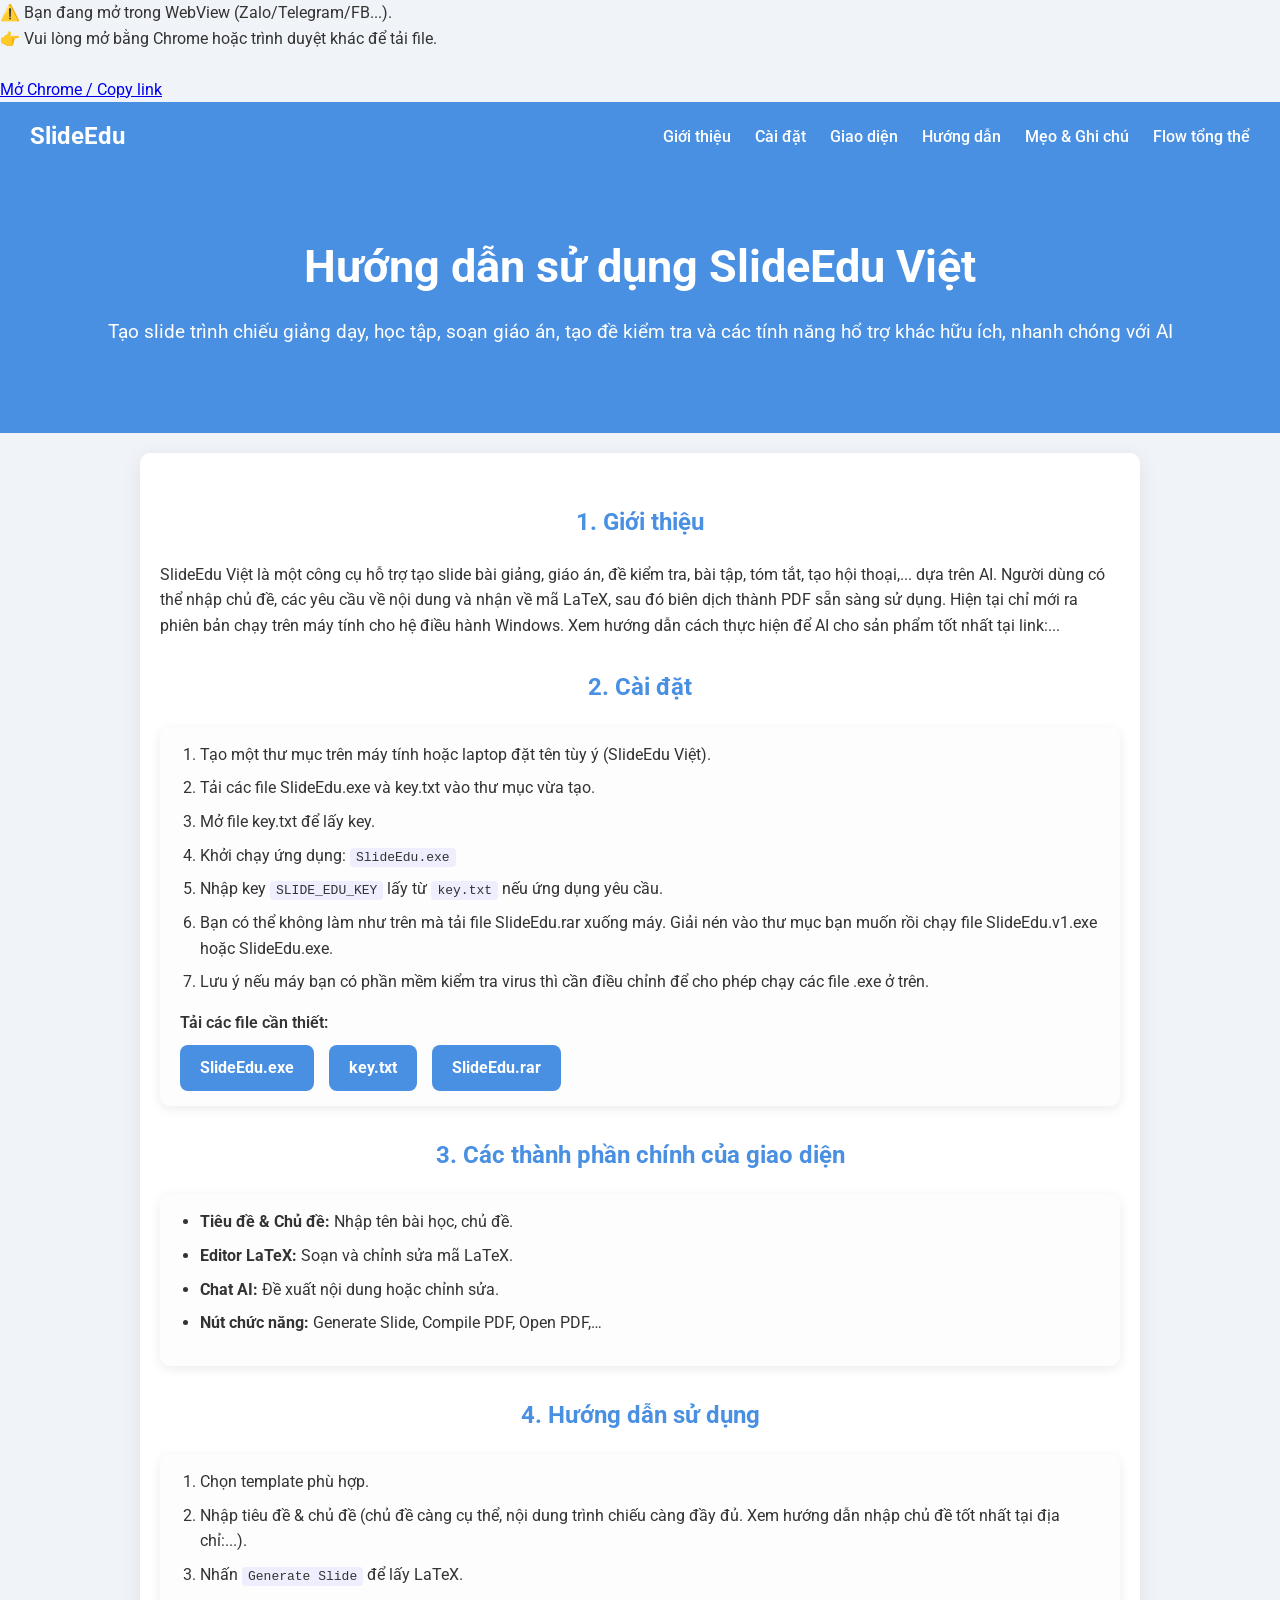
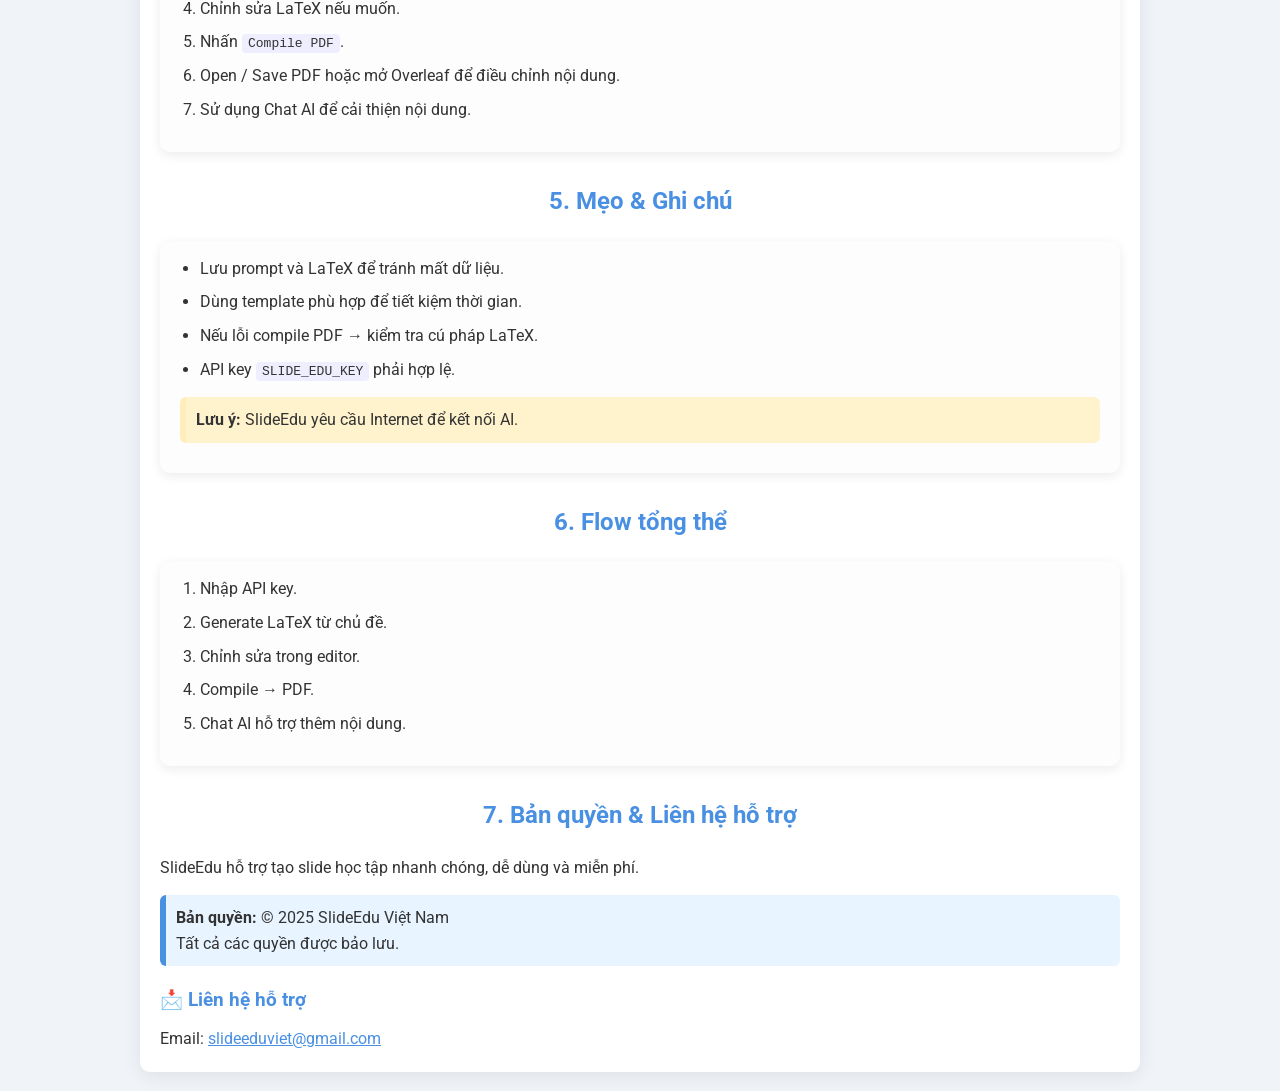
==== index.html @ 2c27afb3 "Fix download link for SlideEdu executable" ====
<!DOCTYPE html>
<html lang="vi">
<head>
  <meta charset="UTF-8">
  <meta name="viewport" content="width=device-width, initial-scale=1.0">
  <title>Hướng dẫn sử dụng SlideEdu</title>
  <link href="https://fonts.googleapis.com/css2?family=Roboto:wght@400;700&display=swap" rel="stylesheet">
  <style>
    * { box-sizing: border-box; margin:0; padding:0; }
    body { font-family: 'Roboto', sans-serif; line-height:1.6; background:#f0f4f8; color:#333; }

    nav { display:flex; justify-content:space-between; align-items:center; padding:15px 30px; background:#4a90e2; color:white; }
    nav .logo { font-size:1.5em; font-weight:700; }
    nav a { color:white; text-decoration:none; margin-left:20px; font-weight:500; }
    nav a:hover { text-decoration:underline; }

    .hero { text-align:center; padding:60px 20px; background:#4a90e2; color:white; }
    .hero h1 { font-size:2.8em; margin-bottom:15px; }
    .hero p { font-size:1.2em; margin-bottom:25px; }
    
    main { max-width:1000px; margin:20px auto; padding:20px; background:white; border-radius:10px; box-shadow:0 4px 20px rgba(0,0,0,0.08); }

    h2 { color:#4a90e2; margin-top:30px; margin-bottom:20px; text-align:center; }
    h3 { color:#4a90e2; margin-bottom:10px; }

    ul, ol { margin-left:20px; margin-bottom:15px; }
    li { margin-bottom:8px; }
    code { background-color:#eef; padding:2px 6px; border-radius:4px; font-family: monospace; }

    .note { background-color:#fff3cd; border-left:6px solid #ffeeba; padding:10px; margin:15px 0; border-radius:6px; }

    .card { background:#fdfdfd; padding:15px 20px; border-radius:10px; box-shadow:0 3px 12px rgba(0,0,0,0.08); margin-bottom:15px; }

    @media (max-width:600px){
      nav { flex-direction:column; align-items:flex-start; }
      nav a { margin-left:0; margin-top:10px; }
      .hero h1 { font-size:2em; }
      .hero p { font-size:1em; }
    }
  </style>
</head>
<body>

<!-- WebView Warning (ẩn bằng JS nếu không phải Zalo/Telegram) -->
<div id="webview-warning" class="warning">
  ⚠️ Bạn đang mở trong WebView (Zalo/Telegram/FB...).<br>
  👉 Vui lòng mở bằng Chrome hoặc trình duyệt khác để tải file.<br><br>
  <a href="#" id="open-chrome" class="btn-download">Mở Chrome / Copy link</a>
</div>


<!-- Nội dung chính -->
<nav>
  <div class="logo">SlideEdu</div>
  <div class="menu">
    <a href="#intro">Giới thiệu</a>
    <a href="#install">Cài đặt</a>
    <a href="#ui">Giao diện</a>
    <a href="#usage">Hướng dẫn</a>
    <a href="#tips">Mẹo & Ghi chú</a>
    <a href="#flow">Flow tổng thể</a>
  </div>
</nav>

<section class="hero">
  <h1>Hướng dẫn sử dụng SlideEdu Việt</h1>
  <p>Tạo slide trình chiếu giảng dạy, học tập, soạn giáo án, tạo đề kiểm tra và các tính năng hổ trợ khác hữu ích, nhanh chóng với AI</p>
</section>

<main>

  <section id="intro">
    <h2>1. Giới thiệu</h2>
    <p>SlideEdu Việt là một công cụ hỗ trợ tạo slide bài giảng, giáo án, đề kiểm tra, bài tập, tóm tắt, tạo hội thoại,... dựa trên AI. 
       Người dùng có thể nhập chủ đề, các yêu cầu về nội dung và nhận về mã LaTeX, sau đó biên dịch thành PDF sẵn sàng sử dụng. Hiện tại chỉ mới ra phiên bản chạy trên máy tính cho hệ điều hành Windows. Xem hướng dẫn cách thực hiện để AI cho sản phẩm tốt nhất tại link:...</p>
  </section>

  <section id="install">
    <h2>2. Cài đặt</h2>
    <div class="card">
      <ol>
        <li>Tạo một thư mục trên máy tính hoặc laptop đặt tên tùy ý (SlideEdu Việt).</li>
        <li>Tải các file SlideEdu.exe và key.txt vào thư mục vừa tạo.</li>
        <li>Mở file key.txt để lấy key.</li>
        <li>Khởi chạy ứng dụng: <code>SlideEdu.exe</code></li>
        <li>Nhập key <code>SLIDE_EDU_KEY</code> lấy từ <code>key.txt</code> nếu ứng dụng yêu cầu.</li>
        <li>Bạn có thể không làm như trên mà tải file SlideEdu.rar xuống máy. Giải nén vào thư mục bạn muốn rồi chạy file SlideEdu.v1.exe hoặc SlideEdu.exe.</li>
        <li>Lưu ý nếu máy bạn có phần mềm kiểm tra virus thì cần điều chỉnh để cho phép chạy các file .exe ở trên.</li>
      </ol>

      <p style="margin-top:15px; font-weight:600;">Tải các file cần thiết:</p>

      <div style="display:flex; flex-wrap:wrap; gap:15px; margin-top:10px;">
        <a href="https://github.com/qkphan/SlideEdu/releases/download/v1.0.0/SlideEdu.v1.0.0.exe" target="_blank"
          style="display:inline-block; background:#4a90e2; color:white; padding:10px 20px; border-radius:8px; text-decoration:none; font-weight:700;">SlideEdu.exe</a>

        <a href="https://github.com/qkphan/SlideEdu/releases/download/v1.0.0/key.txt" target="_blank"
          style="display:inline-block; background:#4a90e2; color:white; padding:10px 20px; border-radius:8px; text-decoration:none; font-weight:700;">key.txt</a>

        <a href="https://github.com/qkphan/SlideEdu/releases/download/v1.0.0/SlideEdu.rar" target="_blank"
          style="display:inline-block; background:#4a90e2; color:white; padding:10px 20px; border-radius:8px; text-decoration:none; font-weight:700;">SlideEdu.rar</a>
      </div>
    </div>
  </section>

  <section id="ui">
    <h2>3. Các thành phần chính của giao diện</h2>
    <div class="card">
      <ul>
        <li><strong>Tiêu đề & Chủ đề:</strong> Nhập tên bài học, chủ đề.</li>
        <li><strong>Editor LaTeX:</strong> Soạn và chỉnh sửa mã LaTeX.</li>
        <li><strong>Chat AI:</strong> Đề xuất nội dung hoặc chỉnh sửa.</li>
        <li><strong>Nút chức năng:</strong> Generate Slide, Compile PDF, Open PDF,…</li>
      </ul>
    </div>
  </section>

  <section id="usage">
    <h2>4. Hướng dẫn sử dụng</h2>
    <div class="card">
      <ol>
        <li>Chọn template phù hợp.</li>
        <li>Nhập tiêu đề & chủ đề (chủ đề càng cụ thể, nội dung trình chiếu càng đầy đủ. Xem hướng dẫn nhập chủ đề tốt nhất tại địa chỉ:...).</li>
        <li>Nhấn <code>Generate Slide</code> để lấy LaTeX.</li>
        <li>Chỉnh sửa LaTeX nếu muốn.</li>
        <li>Nhấn <code>Compile PDF</code>.</li>
        <li>Open / Save PDF hoặc mở Overleaf để điều chỉnh nội dung.</li>
        <li>Sử dụng Chat AI để cải thiện nội dung.</li>
      </ol>
    </div>
  </section>

  <section id="tips">
    <h2>5. Mẹo & Ghi chú</h2>
    <div class="card">
      <ul>
        <li>Lưu prompt và LaTeX để tránh mất dữ liệu.</li>
        <li>Dùng template phù hợp để tiết kiệm thời gian.</li>
        <li>Nếu lỗi compile PDF → kiểm tra cú pháp LaTeX.</li>
        <li>API key <code>SLIDE_EDU_KEY</code> phải hợp lệ.</li>
      </ul>
      <div class="note">
        <strong>Lưu ý:</strong> SlideEdu yêu cầu Internet để kết nối AI.
      </div>
    </div>
  </section>

  <section id="flow">
    <h2>6. Flow tổng thể</h2>
    <div class="card">
      <ol>
        <li>Nhập API key.</li>
        <li>Generate LaTeX từ chủ đề.</li>
        <li>Chỉnh sửa trong editor.</li>
        <li>Compile → PDF.</li>
        <li>Chat AI hỗ trợ thêm nội dung.</li>
      </ol>
    </div>
  </section>

  <section id="license-contact" style="margin-top:30px;">
    <h2>7. Bản quyền & Liên hệ hỗ trợ</h2>

    <p>SlideEdu hỗ trợ tạo slide học tập nhanh chóng, dễ dùng và miễn phí.</p>

    <div class="note" style="background-color:#e8f4ff; border-left:6px solid #4a90e2;">
      <strong>Bản quyền:</strong> © 2025 SlideEdu Việt Nam  
      <br>Tất cả các quyền được bảo lưu.
    </div>

    <h3 style="margin-top:20px;">📩 Liên hệ hỗ trợ</h3>
    <p>Email: <a href="mailto:slideeduviet@gmail.com" style="color:#4a90e2;">slideeduviet@gmail.com</a></p>
  </section>

</main>
<script>
(function() {
  const ua = navigator.userAgent.toLowerCase();
  const isWebView = ua.includes("zalo") || ua.includes("line") || ua.includes("fbav") || ua.includes("fban") || ua.includes("instagram") || ua.includes("webview") || ua.includes("telegram");

  const warningDiv = document.getElementById("webview-warning");
  const openChromeBtn = document.getElementById("open-chrome");

  if (isWebView) {
    // Hiện cảnh báo WebView
    warningDiv.style.display = "block";

    // Nút mở Chrome hoặc alert copy link
    openChromeBtn.addEventListener("click", function(e){
      e.preventDefault();
      alert("Hãy mở trang này bằng Chrome/Edge/Firefox để tải file:\n\nhttps://slideedu-viet.onrender.com/");
    });

    // Ngăn download trực tiếp trong WebView
    const downloadLinks = document.querySelectorAll(".btn-download");
    downloadLinks.forEach(a => {
      a.addEventListener("click", function(e){ e.preventDefault(); alert("WebView chặn download, vui lòng mở Chrome/Edge để tải file."); });
    });
  } else {
    // Trình duyệt bình thường: mở link mới tab
    const downloadLinks = document.querySelectorAll(".btn-download");
    downloadLinks.forEach(a => {
      a.setAttribute("target", "_blank"); // mở tab mới
    });
  }
})();
</script>
</body>
</html>
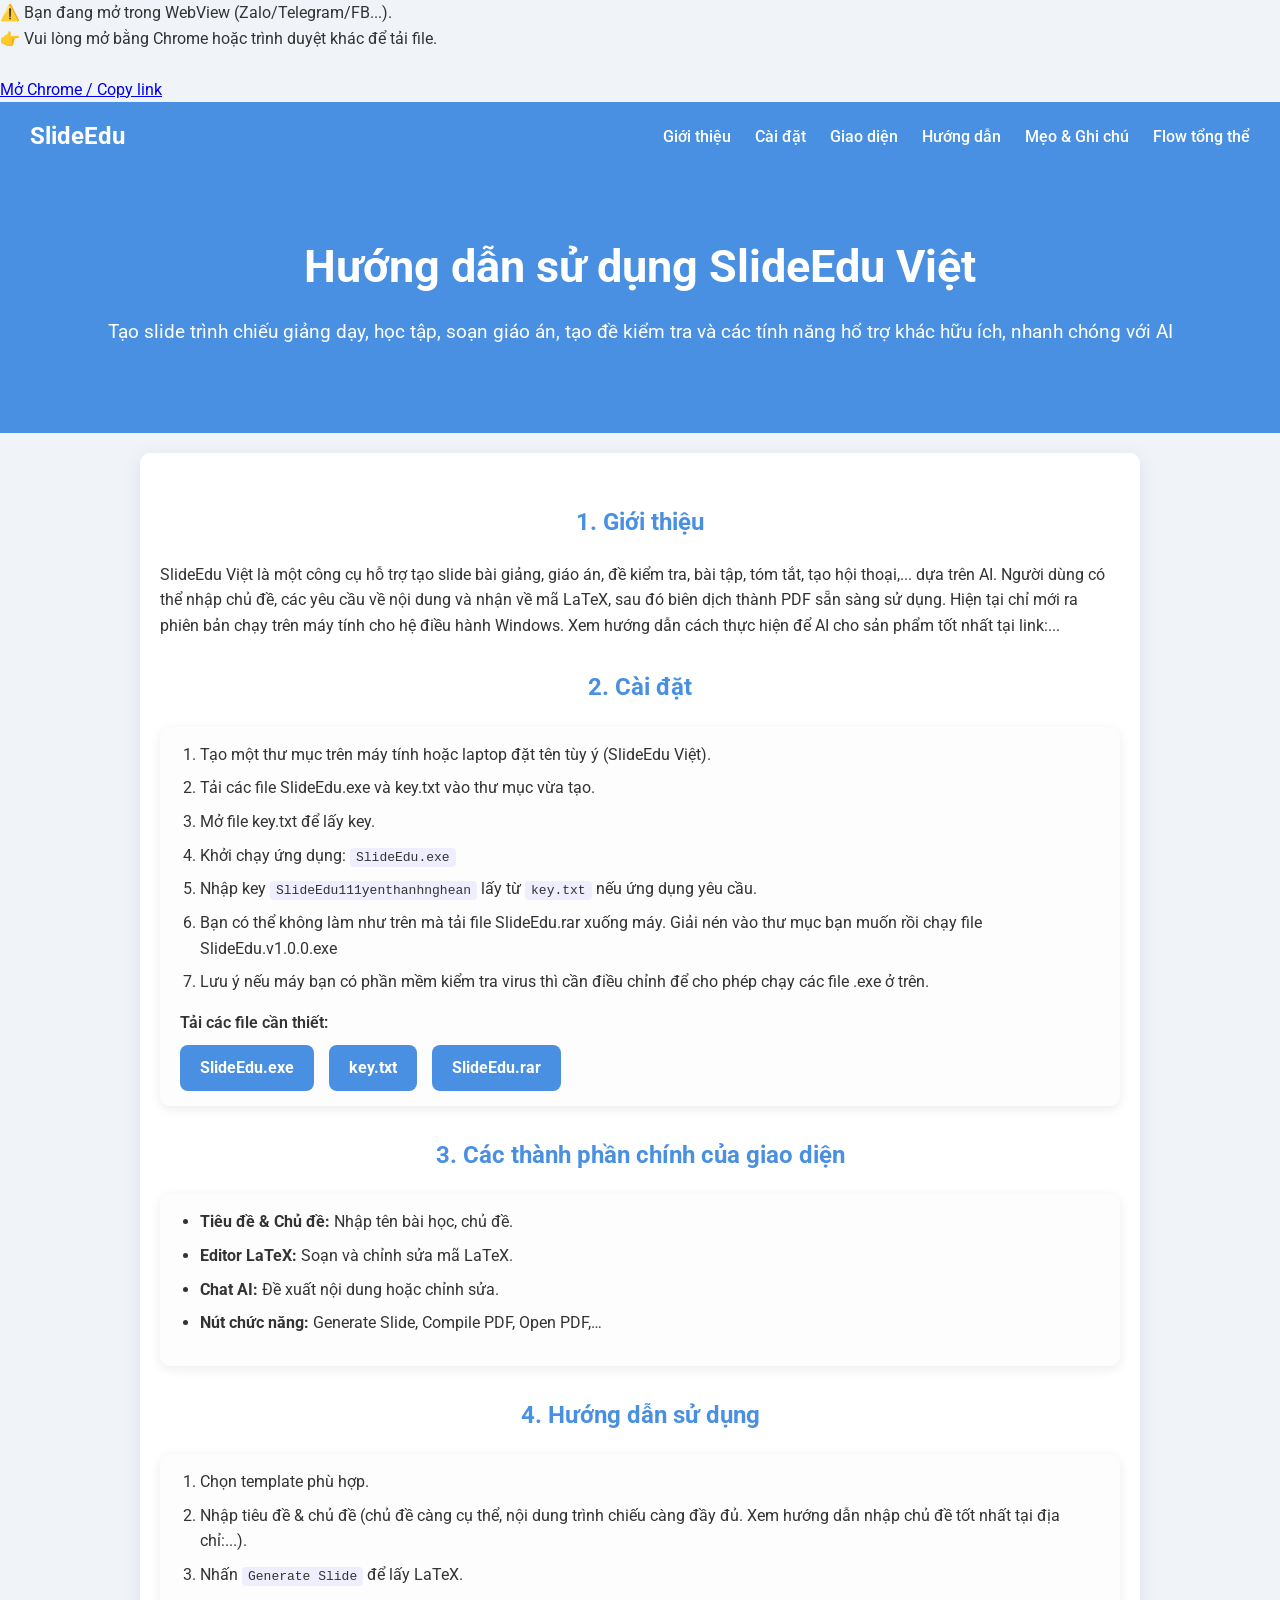
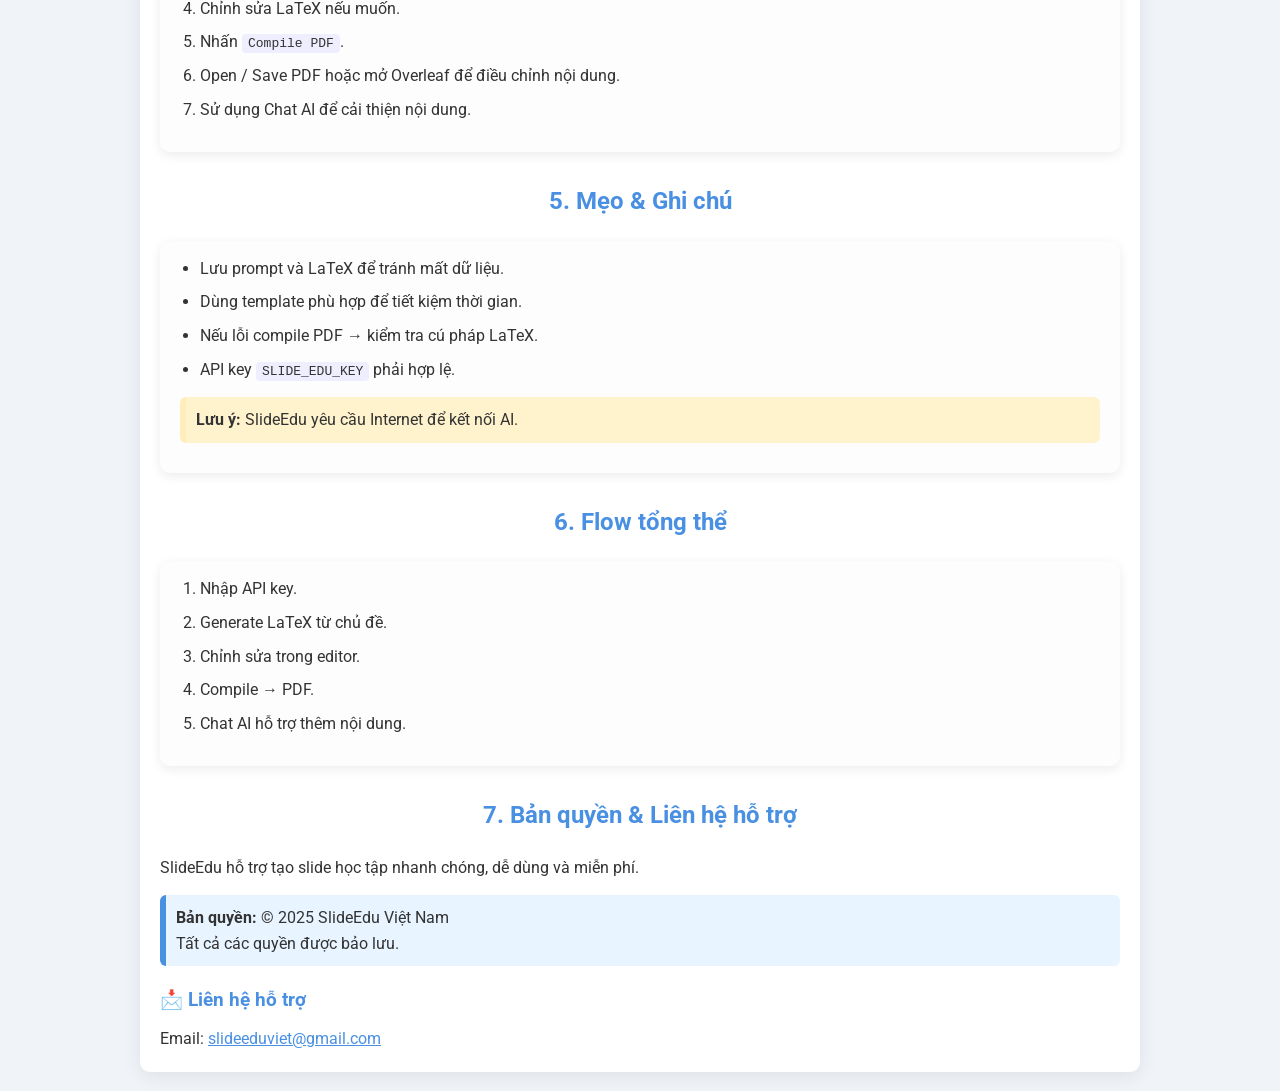
==== commit cbfdc9a1: "Update key instructions in index.html" ====
--- a/index.html
+++ b/index.html
@@ -83,8 +83,8 @@
         <li>Tải các file SlideEdu.exe và key.txt vào thư mục vừa tạo.</li>
         <li>Mở file key.txt để lấy key.</li>
         <li>Khởi chạy ứng dụng: <code>SlideEdu.exe</code></li>
-        <li>Nhập key <code>SLIDE_EDU_KEY</code> lấy từ <code>key.txt</code> nếu ứng dụng yêu cầu.</li>
-        <li>Bạn có thể không làm như trên mà tải file SlideEdu.rar xuống máy. Giải nén vào thư mục bạn muốn rồi chạy file SlideEdu.v1.exe hoặc SlideEdu.exe.</li>
+        <li>Nhập key <code>SlideEdu111yenthanhnghean</code> lấy từ <code>key.txt</code> nếu ứng dụng yêu cầu.</li>
+        <li>Bạn có thể không làm như trên mà tải file SlideEdu.rar xuống máy. Giải nén vào thư mục bạn muốn rồi chạy file SlideEdu.v1.0.0.exe</li>
         <li>Lưu ý nếu máy bạn có phần mềm kiểm tra virus thì cần điều chỉnh để cho phép chạy các file .exe ở trên.</li>
       </ol>
 
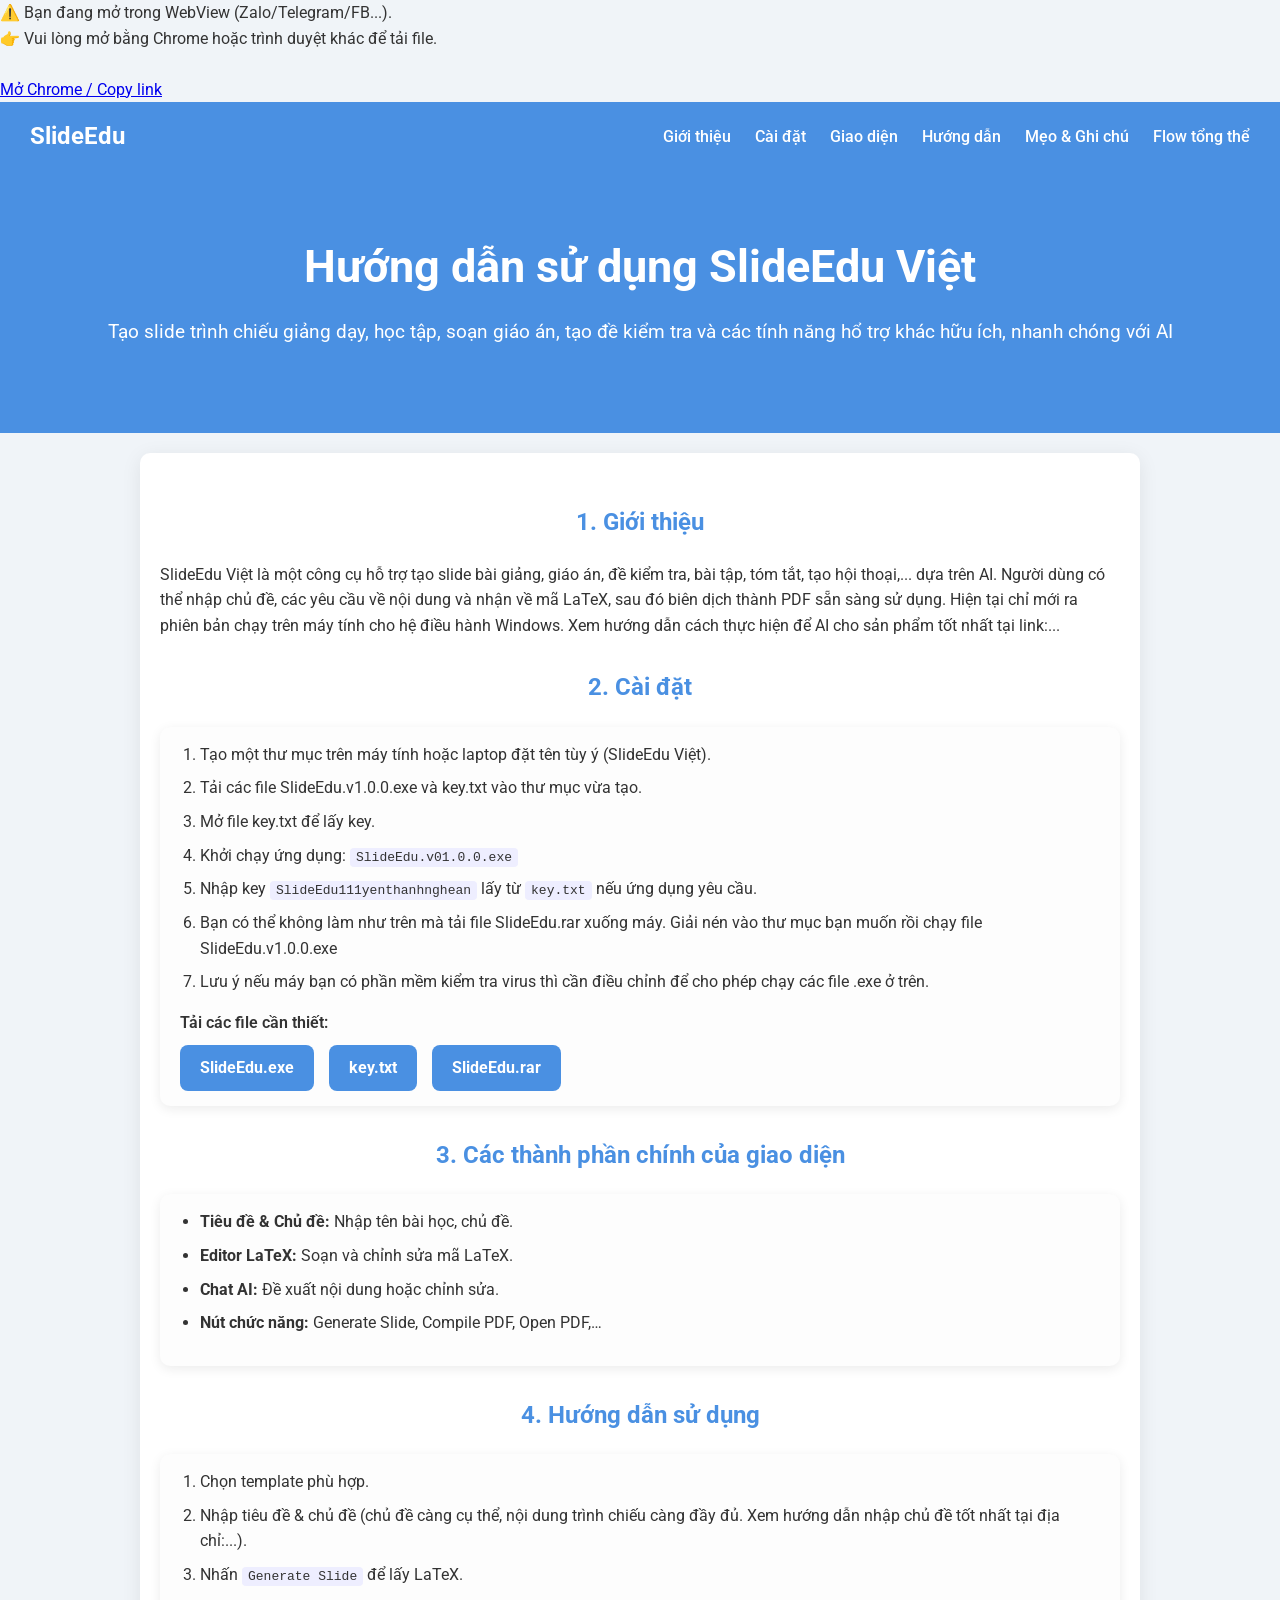
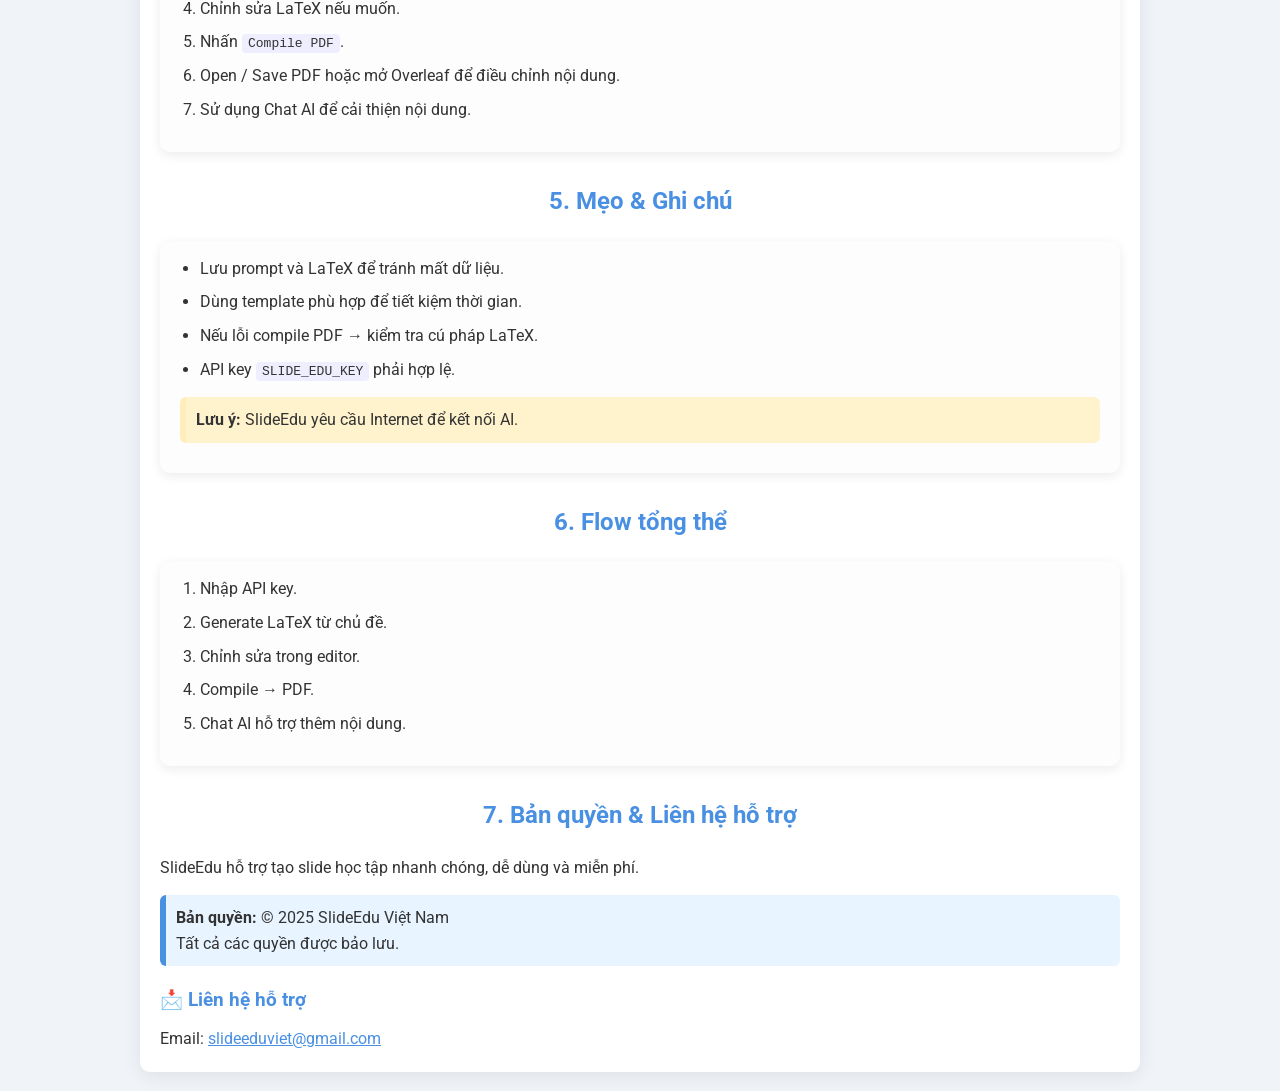
==== commit 1206bdfb: "Update file names in installation instructions" ====
--- a/index.html
+++ b/index.html
@@ -80,9 +80,9 @@
     <div class="card">
       <ol>
         <li>Tạo một thư mục trên máy tính hoặc laptop đặt tên tùy ý (SlideEdu Việt).</li>
-        <li>Tải các file SlideEdu.exe và key.txt vào thư mục vừa tạo.</li>
+        <li>Tải các file SlideEdu.v1.0.0.exe và key.txt vào thư mục vừa tạo.</li>
         <li>Mở file key.txt để lấy key.</li>
-        <li>Khởi chạy ứng dụng: <code>SlideEdu.exe</code></li>
+        <li>Khởi chạy ứng dụng: <code>SlideEdu.v01.0.0.exe</code></li>
         <li>Nhập key <code>SlideEdu111yenthanhnghean</code> lấy từ <code>key.txt</code> nếu ứng dụng yêu cầu.</li>
         <li>Bạn có thể không làm như trên mà tải file SlideEdu.rar xuống máy. Giải nén vào thư mục bạn muốn rồi chạy file SlideEdu.v1.0.0.exe</li>
         <li>Lưu ý nếu máy bạn có phần mềm kiểm tra virus thì cần điều chỉnh để cho phép chạy các file .exe ở trên.</li>
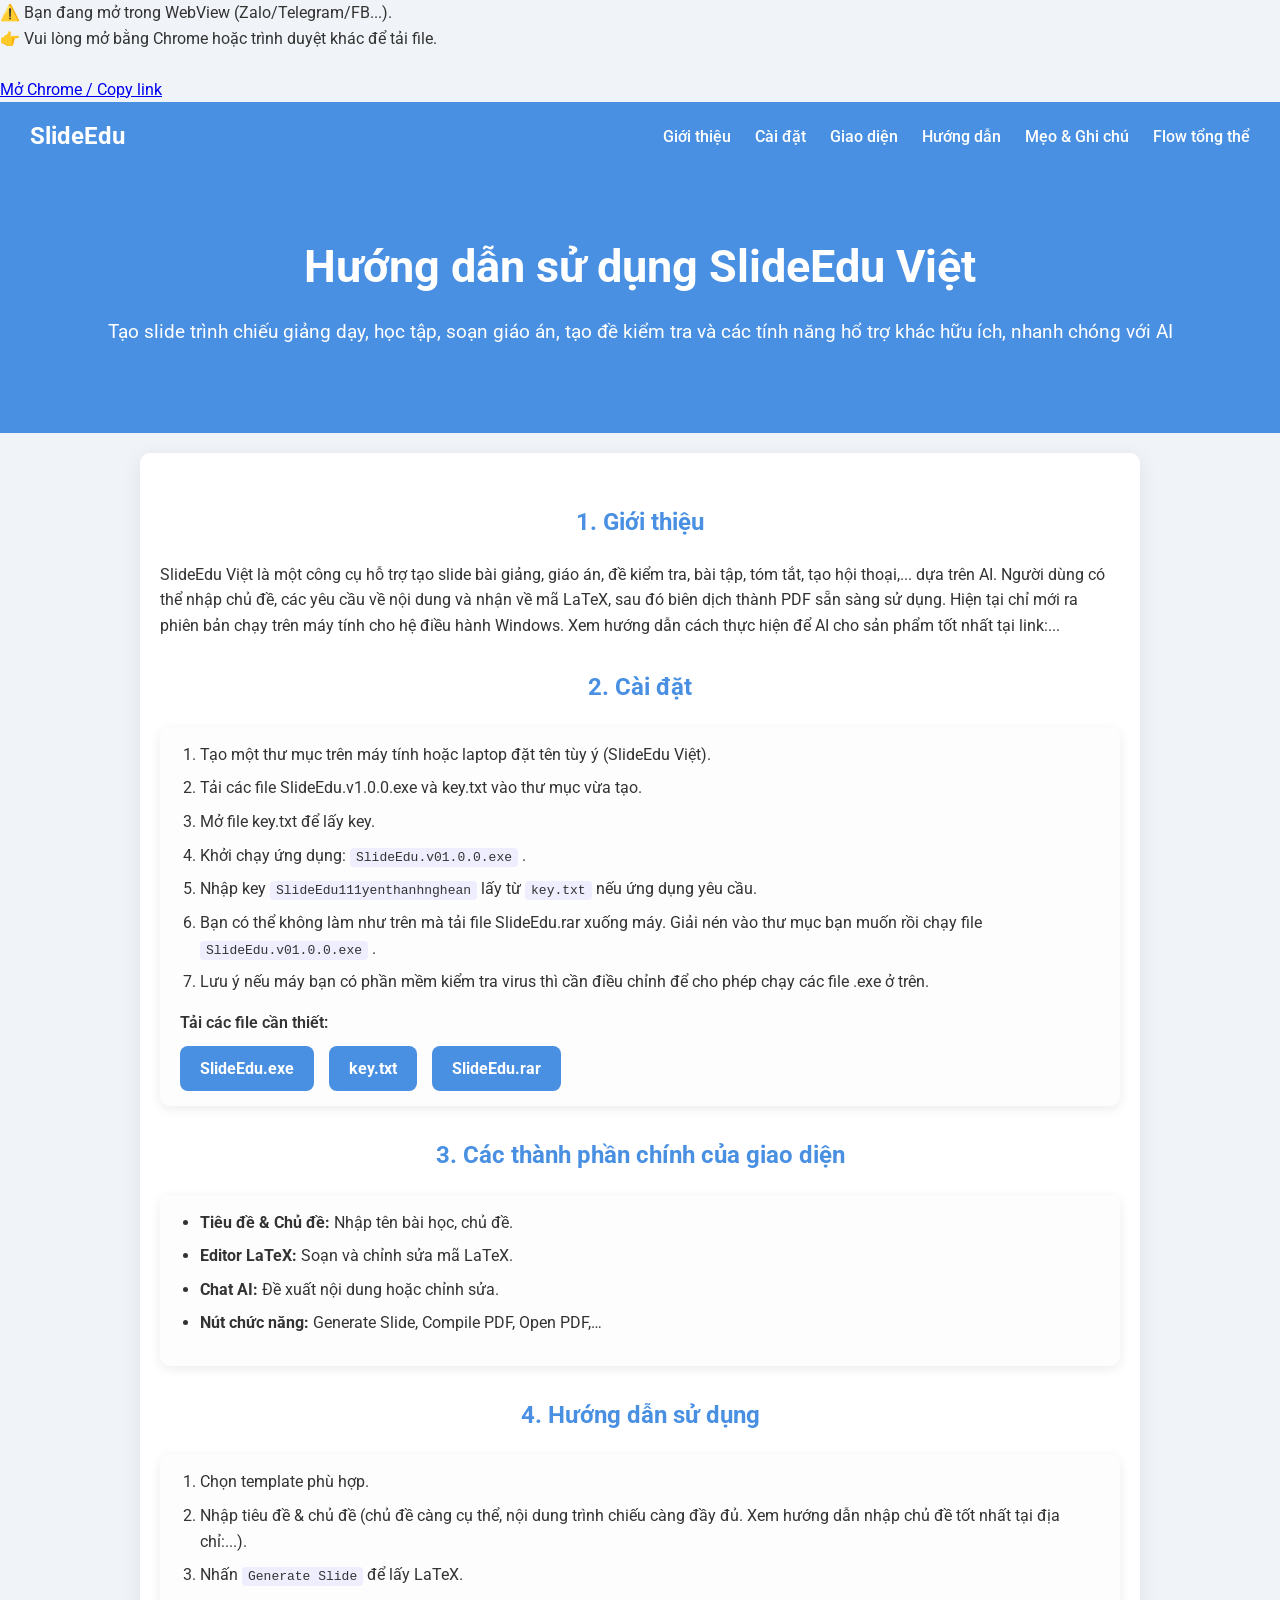
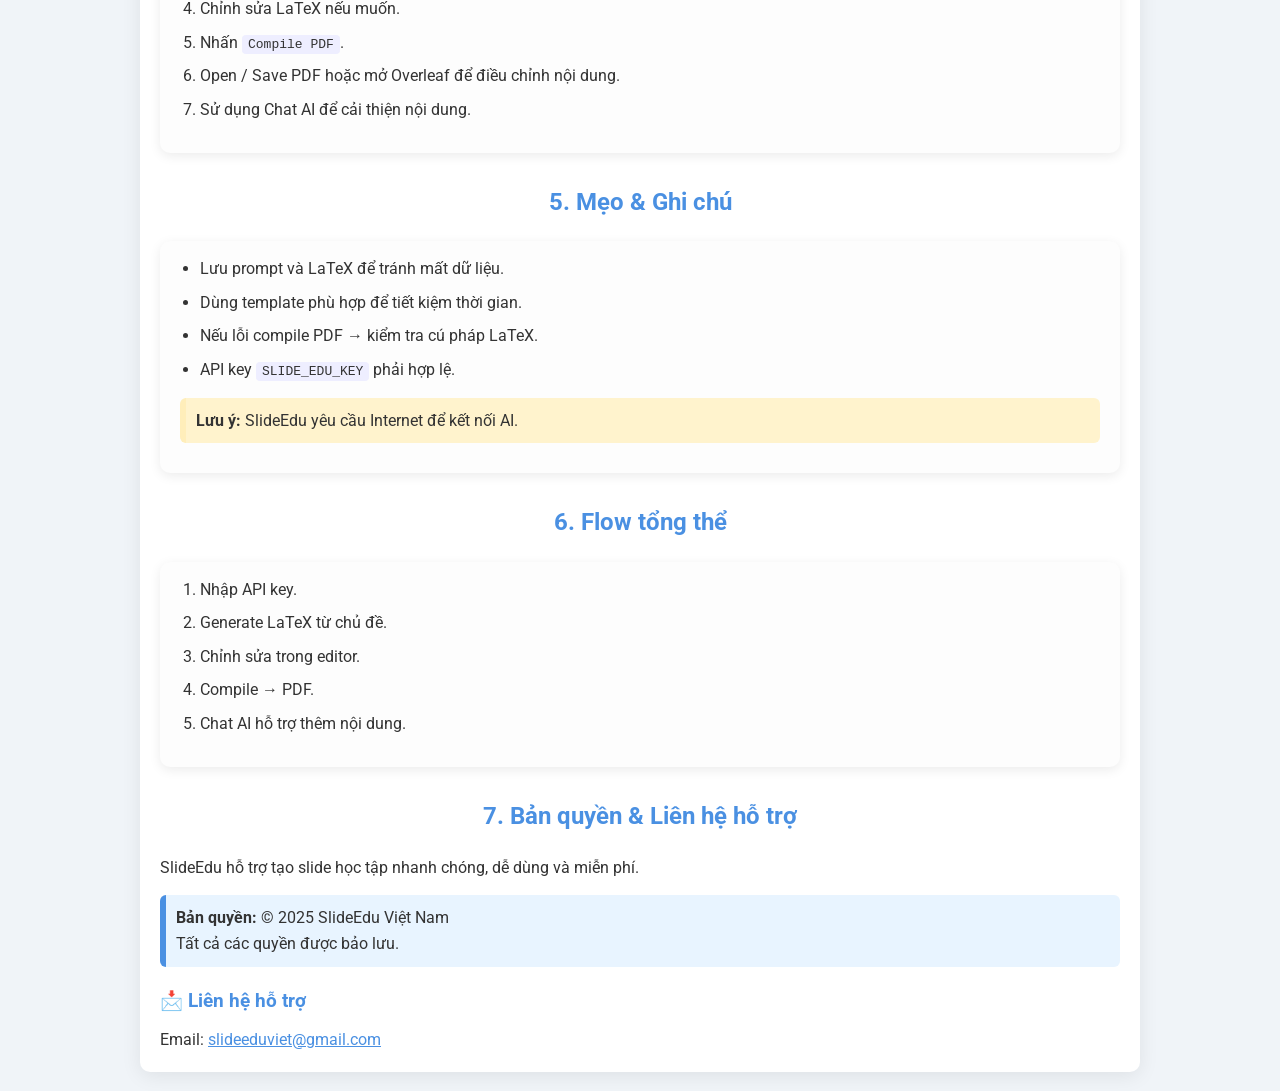
==== commit 96fc925a: "Fix formatting of application launch instructions" ====
--- a/index.html
+++ b/index.html
@@ -82,9 +82,9 @@
         <li>Tạo một thư mục trên máy tính hoặc laptop đặt tên tùy ý (SlideEdu Việt).</li>
         <li>Tải các file SlideEdu.v1.0.0.exe và key.txt vào thư mục vừa tạo.</li>
         <li>Mở file key.txt để lấy key.</li>
-        <li>Khởi chạy ứng dụng: <code>SlideEdu.v01.0.0.exe</code></li>
+        <li>Khởi chạy ứng dụng: <code>SlideEdu.v01.0.0.exe</code> .</li>
         <li>Nhập key <code>SlideEdu111yenthanhnghean</code> lấy từ <code>key.txt</code> nếu ứng dụng yêu cầu.</li>
-        <li>Bạn có thể không làm như trên mà tải file SlideEdu.rar xuống máy. Giải nén vào thư mục bạn muốn rồi chạy file SlideEdu.v1.0.0.exe</li>
+        <li>Bạn có thể không làm như trên mà tải file SlideEdu.rar xuống máy. Giải nén vào thư mục bạn muốn rồi chạy file <code>SlideEdu.v01.0.0.exe</code> .</li>
         <li>Lưu ý nếu máy bạn có phần mềm kiểm tra virus thì cần điều chỉnh để cho phép chạy các file .exe ở trên.</li>
       </ol>
 
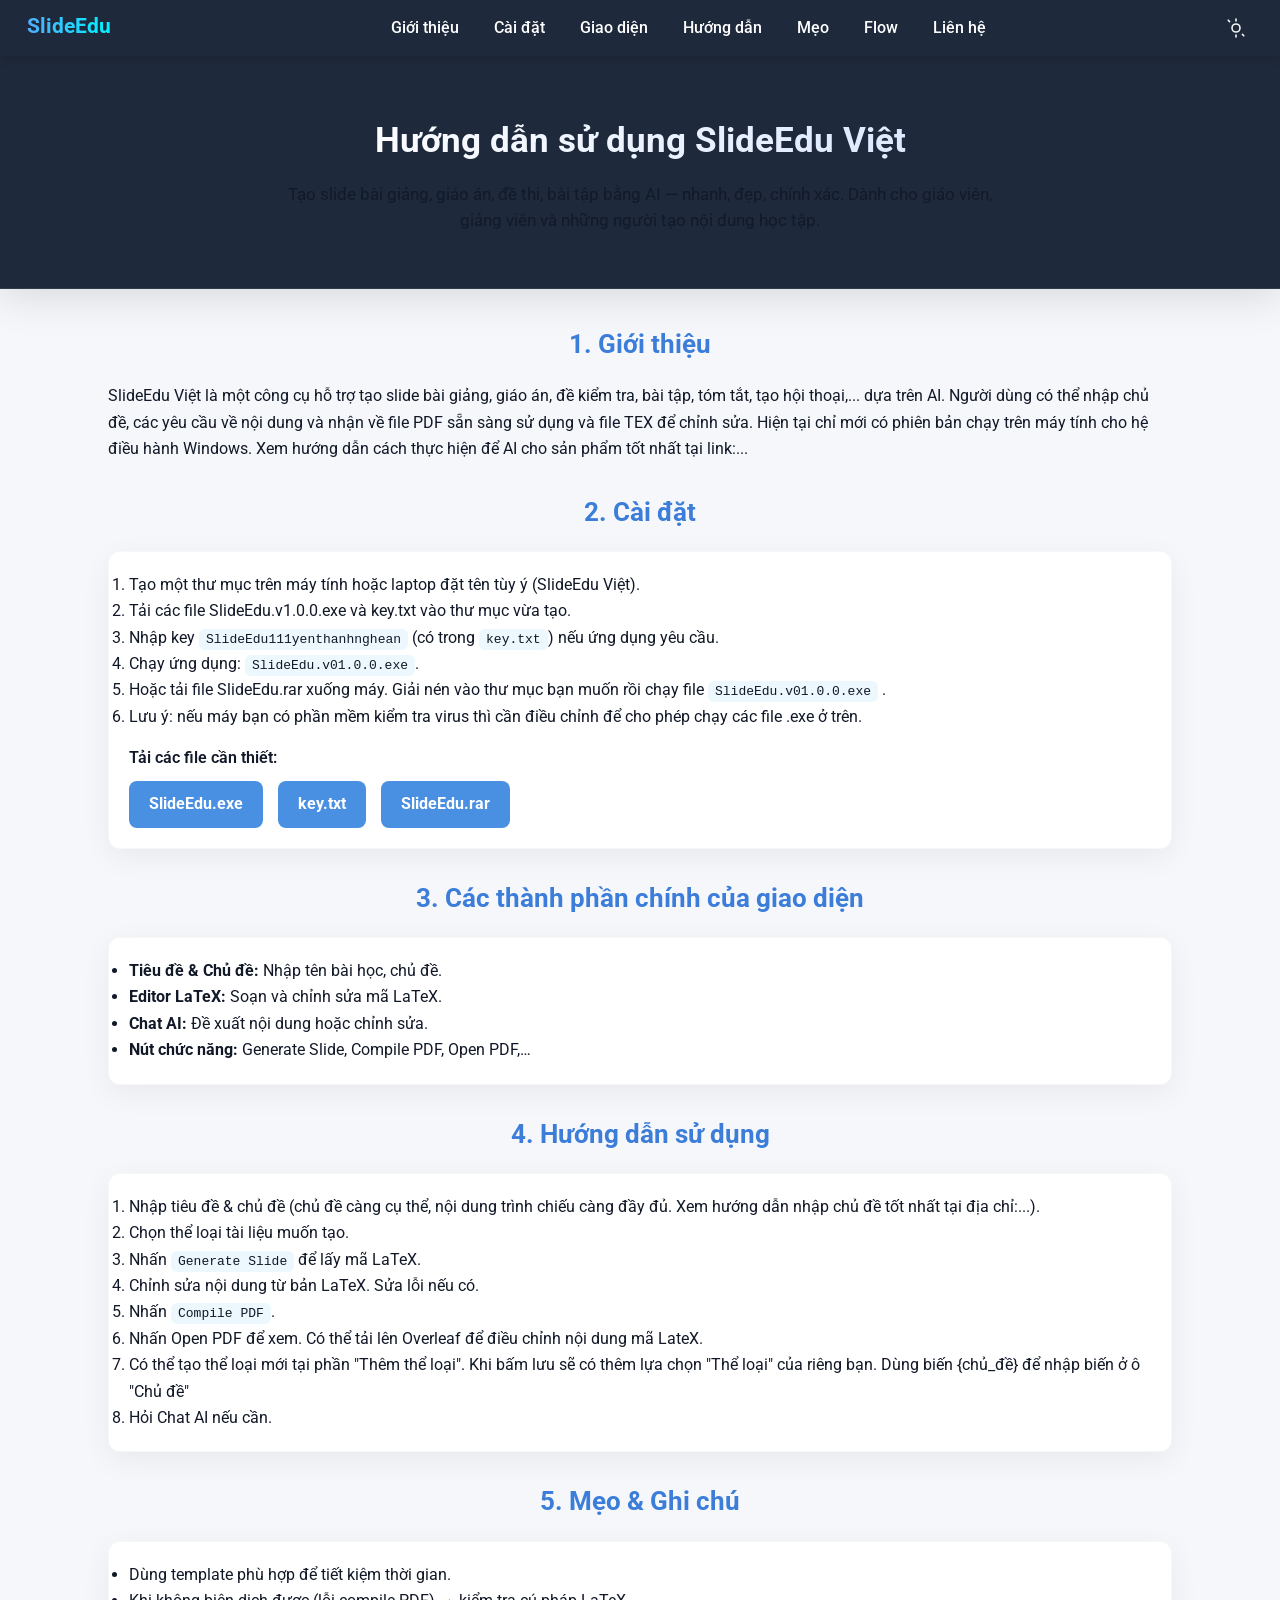
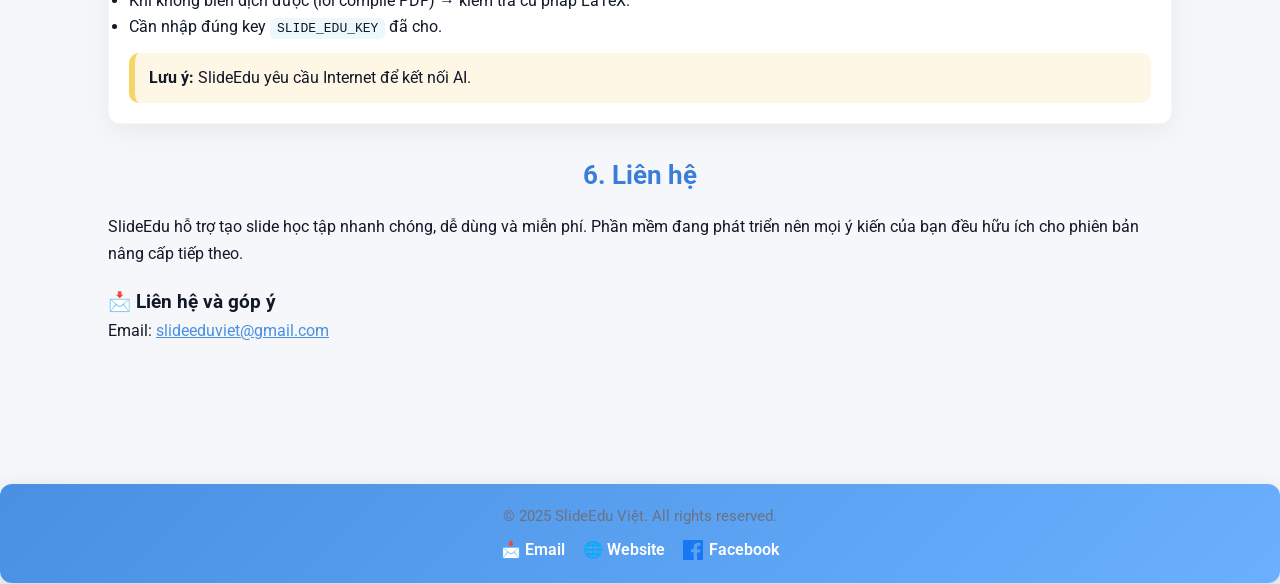
==== commit 14ca736a: "Initial commit" ====
--- a/index.html
+++ b/index.html
@@ -1,209 +1,33 @@
 <!DOCTYPE html>
 <html lang="vi">
 <head>
-  <meta charset="UTF-8">
-  <meta name="viewport" content="width=device-width, initial-scale=1.0">
+  <meta charset="utf-8" />
+  <meta name="viewport" content="width=device-width,initial-scale=1" />
   <title>Hướng dẫn sử dụng SlideEdu</title>
-  <link href="https://fonts.googleapis.com/css2?family=Roboto:wght@400;700&display=swap" rel="stylesheet">
-  <style>
-    * { box-sizing: border-box; margin:0; padding:0; }
-    body { font-family: 'Roboto', sans-serif; line-height:1.6; background:#f0f4f8; color:#333; }
+  <link href="https://fonts.googleapis.com/css2?family=Roboto:wght@300;400;500;700&display=swap" rel="stylesheet">
+  <link rel="stylesheet" href="css/styles.css">
+    <!-- Google tag (gtag.js) -->
+  <script async src="https://www.googletagmanager.com/gtag/js?id=G-E2X3E15BBX"></script>
+  <script>
+    window.dataLayer = window.dataLayer || [];
+    function gtag(){dataLayer.push(arguments);}
+    gtag('js', new Date());
 
-    nav { display:flex; justify-content:space-between; align-items:center; padding:15px 30px; background:#4a90e2; color:white; }
-    nav .logo { font-size:1.5em; font-weight:700; }
-    nav a { color:white; text-decoration:none; margin-left:20px; font-weight:500; }
-    nav a:hover { text-decoration:underline; }
-
-    .hero { text-align:center; padding:60px 20px; background:#4a90e2; color:white; }
-    .hero h1 { font-size:2.8em; margin-bottom:15px; }
-    .hero p { font-size:1.2em; margin-bottom:25px; }
-    
-    main { max-width:1000px; margin:20px auto; padding:20px; background:white; border-radius:10px; box-shadow:0 4px 20px rgba(0,0,0,0.08); }
-
-    h2 { color:#4a90e2; margin-top:30px; margin-bottom:20px; text-align:center; }
-    h3 { color:#4a90e2; margin-bottom:10px; }
-
-    ul, ol { margin-left:20px; margin-bottom:15px; }
-    li { margin-bottom:8px; }
-    code { background-color:#eef; padding:2px 6px; border-radius:4px; font-family: monospace; }
-
-    .note { background-color:#fff3cd; border-left:6px solid #ffeeba; padding:10px; margin:15px 0; border-radius:6px; }
-
-    .card { background:#fdfdfd; padding:15px 20px; border-radius:10px; box-shadow:0 3px 12px rgba(0,0,0,0.08); margin-bottom:15px; }
-
-    @media (max-width:600px){
-      nav { flex-direction:column; align-items:flex-start; }
-      nav a { margin-left:0; margin-top:10px; }
-      .hero h1 { font-size:2em; }
-      .hero p { font-size:1em; }
-    }
-  </style>
+    gtag('config', 'G-E2X3E15BBX');
+  </script>
 </head>
 <body>
+  <!-- WebView Warning (ẩn bằng JS nếu không phải Zalo/Telegram) -->
+     
+  <!-- <div id="webview-warning"></div> -->
+  <body>
+  <div id="webview-warning"></div>
+  <div id="header"></div>
+  <div id="hero"></div>
+  <main id="main-content"></main>
+  <div id="footer"></div>
 
-<!-- WebView Warning (ẩn bằng JS nếu không phải Zalo/Telegram) -->
-<div id="webview-warning" class="warning">
-  ⚠️ Bạn đang mở trong WebView (Zalo/Telegram/FB...).<br>
-  👉 Vui lòng mở bằng Chrome hoặc trình duyệt khác để tải file.<br><br>
-  <a href="#" id="open-chrome" class="btn-download">Mở Chrome / Copy link</a>
-</div>
-
-
-<!-- Nội dung chính -->
-<nav>
-  <div class="logo">SlideEdu</div>
-  <div class="menu">
-    <a href="#intro">Giới thiệu</a>
-    <a href="#install">Cài đặt</a>
-    <a href="#ui">Giao diện</a>
-    <a href="#usage">Hướng dẫn</a>
-    <a href="#tips">Mẹo & Ghi chú</a>
-    <a href="#flow">Flow tổng thể</a>
-  </div>
-</nav>
-
-<section class="hero">
-  <h1>Hướng dẫn sử dụng SlideEdu Việt</h1>
-  <p>Tạo slide trình chiếu giảng dạy, học tập, soạn giáo án, tạo đề kiểm tra và các tính năng hổ trợ khác hữu ích, nhanh chóng với AI</p>
-</section>
-
-<main>
-
-  <section id="intro">
-    <h2>1. Giới thiệu</h2>
-    <p>SlideEdu Việt là một công cụ hỗ trợ tạo slide bài giảng, giáo án, đề kiểm tra, bài tập, tóm tắt, tạo hội thoại,... dựa trên AI. 
-       Người dùng có thể nhập chủ đề, các yêu cầu về nội dung và nhận về mã LaTeX, sau đó biên dịch thành PDF sẵn sàng sử dụng. Hiện tại chỉ mới ra phiên bản chạy trên máy tính cho hệ điều hành Windows. Xem hướng dẫn cách thực hiện để AI cho sản phẩm tốt nhất tại link:...</p>
-  </section>
-
-  <section id="install">
-    <h2>2. Cài đặt</h2>
-    <div class="card">
-      <ol>
-        <li>Tạo một thư mục trên máy tính hoặc laptop đặt tên tùy ý (SlideEdu Việt).</li>
-        <li>Tải các file SlideEdu.v1.0.0.exe và key.txt vào thư mục vừa tạo.</li>
-        <li>Mở file key.txt để lấy key.</li>
-        <li>Khởi chạy ứng dụng: <code>SlideEdu.v01.0.0.exe</code> .</li>
-        <li>Nhập key <code>SlideEdu111yenthanhnghean</code> lấy từ <code>key.txt</code> nếu ứng dụng yêu cầu.</li>
-        <li>Bạn có thể không làm như trên mà tải file SlideEdu.rar xuống máy. Giải nén vào thư mục bạn muốn rồi chạy file <code>SlideEdu.v01.0.0.exe</code> .</li>
-        <li>Lưu ý nếu máy bạn có phần mềm kiểm tra virus thì cần điều chỉnh để cho phép chạy các file .exe ở trên.</li>
-      </ol>
-
-      <p style="margin-top:15px; font-weight:600;">Tải các file cần thiết:</p>
-
-      <div style="display:flex; flex-wrap:wrap; gap:15px; margin-top:10px;">
-        <a href="https://github.com/qkphan/SlideEdu/releases/download/v1.0.0/SlideEdu.v1.0.0.exe" target="_blank"
-          style="display:inline-block; background:#4a90e2; color:white; padding:10px 20px; border-radius:8px; text-decoration:none; font-weight:700;">SlideEdu.exe</a>
-
-        <a href="https://github.com/qkphan/SlideEdu/releases/download/v1.0.0/key.txt" target="_blank"
-          style="display:inline-block; background:#4a90e2; color:white; padding:10px 20px; border-radius:8px; text-decoration:none; font-weight:700;">key.txt</a>
-
-        <a href="https://github.com/qkphan/SlideEdu/releases/download/v1.0.0/SlideEdu.rar" target="_blank"
-          style="display:inline-block; background:#4a90e2; color:white; padding:10px 20px; border-radius:8px; text-decoration:none; font-weight:700;">SlideEdu.rar</a>
-      </div>
-    </div>
-  </section>
-
-  <section id="ui">
-    <h2>3. Các thành phần chính của giao diện</h2>
-    <div class="card">
-      <ul>
-        <li><strong>Tiêu đề & Chủ đề:</strong> Nhập tên bài học, chủ đề.</li>
-        <li><strong>Editor LaTeX:</strong> Soạn và chỉnh sửa mã LaTeX.</li>
-        <li><strong>Chat AI:</strong> Đề xuất nội dung hoặc chỉnh sửa.</li>
-        <li><strong>Nút chức năng:</strong> Generate Slide, Compile PDF, Open PDF,…</li>
-      </ul>
-    </div>
-  </section>
-
-  <section id="usage">
-    <h2>4. Hướng dẫn sử dụng</h2>
-    <div class="card">
-      <ol>
-        <li>Chọn template phù hợp.</li>
-        <li>Nhập tiêu đề & chủ đề (chủ đề càng cụ thể, nội dung trình chiếu càng đầy đủ. Xem hướng dẫn nhập chủ đề tốt nhất tại địa chỉ:...).</li>
-        <li>Nhấn <code>Generate Slide</code> để lấy LaTeX.</li>
-        <li>Chỉnh sửa LaTeX nếu muốn.</li>
-        <li>Nhấn <code>Compile PDF</code>.</li>
-        <li>Open / Save PDF hoặc mở Overleaf để điều chỉnh nội dung.</li>
-        <li>Sử dụng Chat AI để cải thiện nội dung.</li>
-      </ol>
-    </div>
-  </section>
-
-  <section id="tips">
-    <h2>5. Mẹo & Ghi chú</h2>
-    <div class="card">
-      <ul>
-        <li>Lưu prompt và LaTeX để tránh mất dữ liệu.</li>
-        <li>Dùng template phù hợp để tiết kiệm thời gian.</li>
-        <li>Nếu lỗi compile PDF → kiểm tra cú pháp LaTeX.</li>
-        <li>API key <code>SLIDE_EDU_KEY</code> phải hợp lệ.</li>
-      </ul>
-      <div class="note">
-        <strong>Lưu ý:</strong> SlideEdu yêu cầu Internet để kết nối AI.
-      </div>
-    </div>
-  </section>
-
-  <section id="flow">
-    <h2>6. Flow tổng thể</h2>
-    <div class="card">
-      <ol>
-        <li>Nhập API key.</li>
-        <li>Generate LaTeX từ chủ đề.</li>
-        <li>Chỉnh sửa trong editor.</li>
-        <li>Compile → PDF.</li>
-        <li>Chat AI hỗ trợ thêm nội dung.</li>
-      </ol>
-    </div>
-  </section>
-
-  <section id="license-contact" style="margin-top:30px;">
-    <h2>7. Bản quyền & Liên hệ hỗ trợ</h2>
-
-    <p>SlideEdu hỗ trợ tạo slide học tập nhanh chóng, dễ dùng và miễn phí.</p>
-
-    <div class="note" style="background-color:#e8f4ff; border-left:6px solid #4a90e2;">
-      <strong>Bản quyền:</strong> © 2025 SlideEdu Việt Nam  
-      <br>Tất cả các quyền được bảo lưu.
-    </div>
-
-    <h3 style="margin-top:20px;">📩 Liên hệ hỗ trợ</h3>
-    <p>Email: <a href="mailto:slideeduviet@gmail.com" style="color:#4a90e2;">slideeduviet@gmail.com</a></p>
-  </section>
-
-</main>
-<script>
-(function() {
-  const ua = navigator.userAgent.toLowerCase();
-  const isWebView = ua.includes("zalo") || ua.includes("line") || ua.includes("fbav") || ua.includes("fban") || ua.includes("instagram") || ua.includes("webview") || ua.includes("telegram");
-
-  const warningDiv = document.getElementById("webview-warning");
-  const openChromeBtn = document.getElementById("open-chrome");
-
-  if (isWebView) {
-    // Hiện cảnh báo WebView
-    warningDiv.style.display = "block";
-
-    // Nút mở Chrome hoặc alert copy link
-    openChromeBtn.addEventListener("click", function(e){
-      e.preventDefault();
-      alert("Hãy mở trang này bằng Chrome/Edge/Firefox để tải file:\n\nhttps://slideedu-viet.onrender.com/");
-    });
-
-    // Ngăn download trực tiếp trong WebView
-    const downloadLinks = document.querySelectorAll(".btn-download");
-    downloadLinks.forEach(a => {
-      a.addEventListener("click", function(e){ e.preventDefault(); alert("WebView chặn download, vui lòng mở Chrome/Edge để tải file."); });
-    });
-  } else {
-    // Trình duyệt bình thường: mở link mới tab
-    const downloadLinks = document.querySelectorAll(".btn-download");
-    downloadLinks.forEach(a => {
-      a.setAttribute("target", "_blank"); // mở tab mới
-    });
-  }
-})();
-</script>
+  <script src="js/scripts.js"></script>
+</body>
 </body>
 </html>
--- a/css/styles.css
+++ b/css/styles.css
@@ -0,0 +1,220 @@
+:root{
+      --bg: #f5f7fa;
+      --card: #ffffff;
+      --muted: #6b7280;
+      --brand-1: #4a90e2;
+      --brand-2: #6ab0ff;
+      --accent: #3b7dd8;
+      --text: #111827;
+      --note-bg: #fff7e6;
+      --note-border: #f5d565;
+      --glass: rgba(255,255,255,0.7);
+      transition: background-color 0.25s ease, color 0.25s ease;
+    }
+
+    /* Dark mode variables */
+    :root.dark{
+      --bg: #0b1220;
+      --card: #0f1724;
+      --muted: #9aa4b2;
+      --brand-1: #2563eb;
+      --brand-2: #1e40af;
+      --accent: #3b82f6;
+      --text: #e6eefc;
+      --note-bg: #2a2f3a;
+      --note-border: #37557a;
+      --glass: rgba(255,255,255,0.03);
+    }
+
+    *{box-sizing:border-box;margin:0;padding:0}
+    html,body{height:100%}
+    body{
+      font-family:"Roboto",sans-serif;
+      background:var(--bg);
+      color:var(--text);
+      -webkit-font-smoothing:antialiased;
+      -moz-osx-font-smoothing:grayscale;
+      line-height:1.65;
+      transition: background 300ms ease, color 300ms ease;
+      scroll-behavior:smooth;
+    }
+
+    /* NAVBAR */
+    nav{
+      position:sticky; top:0; z-index:1200;
+      display:flex; align-items:center; justify-content:space-between;
+      gap:12px;
+      padding:14px 26px;
+      background: linear-gradient(90deg,var(--brand-1),var(--brand-2));
+      color:white;
+      box-shadow:0 6px 22px rgba(0,0,0,0.12);
+    }
+    .nav-left{display:flex;align-items:center;gap:14px}
+    .logo-wrap{display:flex;align-items:center;gap:10px}
+    .logo-svg { width:44px;height:44px; flex:0 0 44px; }
+    .site-title{font-weight:700;font-size:1.15rem}
+    .nav-links{display:flex;gap:14px;align-items:center}
+    .nav-links a{color:white;text-decoration:none;font-weight:500;padding:8px 10px;border-radius:8px;transition:0.18s}
+    .nav-links a:hover{background:rgba(255,255,255,0.08);transform:translateY(-2px)}
+    /* action buttons */
+    .actions{display:flex;gap:10px;align-items:center}
+    .btn { background:rgba(255,255,255,0.14); color:white; padding:8px 12px; border-radius:10px; text-decoration:none; font-weight:600; border:0; cursor:pointer; display:inline-flex; align-items:center; gap:8px; }
+    .btn:hover{transform:translateY(-2px)}
+    .icon { width:18px;height:18px; opacity:0.95; }
+
+    /* HERO */
+    .hero{
+      padding:72px 18px;
+      text-align:center;
+      background: linear-gradient(135deg,var(--brand-1),var(--brand-2));
+      color:white;
+      box-shadow:0 8px 40px rgba(0,0,0,0.12);
+    }
+    .hero h1{font-size:2.6rem;margin-bottom:10px; font-weight:700}
+    .hero p{font-size:1.05rem; opacity:0.95; max-width:900px; margin:0 auto}
+
+    /* MAIN */
+    main{ max-width:1100px; margin:34px auto; padding:0 18px 80px; }
+    section{ margin-bottom:26px; }
+
+    h2{
+      text-align:center;
+      color:var(--accent);
+      margin:28px 0 18px;
+      font-size:1.6rem;
+      font-weight:700;
+    }
+    .card{
+      background:var(--card);
+      padding:20px;
+      border-radius:12px;
+      box-shadow: 0 8px 30px rgba(2,6,23,0.06);
+      transition: transform 220ms ease, box-shadow 220ms ease, background 220ms;
+      overflow:hidden;
+      border:1px solid rgba(0,0,0,0.03);
+    }
+    :root.dark .card { box-shadow: 0 6px 20px rgba(0,0,0,0.35); border:1px solid rgba(255,255,255,0.03); }
+
+    .card + .card{ margin-top:14px }
+    p, li { color:var(--text) }
+    code{ background: rgba(14,165,233,0.08); padding:3px 7px; border-radius:6px; font-family:monospace; }
+
+    /* buttons for downloads inside content */
+    .download-row{ display:flex; gap:12px; flex-wrap:wrap; margin-top:10px }
+    .btn-download{
+      background:var(--accent); color:white; padding:10px 16px; border-radius:10px; text-decoration:none; font-weight:700;
+    }
+    .btn-download:hover{ filter:brightness(0.95); transform:translateY(-3px) }
+
+    /* NOTES */
+    .note{ background:var(--note-bg); border-left:6px solid var(--note-border); padding:12px 14px; border-radius:10px; margin-top:12px; }
+
+    /* small */
+    .small{ font-size:0.95rem; color:var(--muted) }
+
+    /* WEBVIEW WARNING */
+    #webview-warning{
+      display:none;
+      margin:18px;
+      padding:14px;
+      border-radius:12px;
+      text-align:center;
+      background: linear-gradient(90deg,#fff6f6,#fff0f0);
+      border-left:8px solid #ff6b6b;
+      box-shadow:0 10px 30px rgba(0,0,0,0.06);
+      font-weight:600;
+    }
+    :root.dark #webview-warning { background:linear-gradient(90deg,#1b2531,#101522); border-left:8px solid #ff6b6b; color:var(--text) }
+
+    /* FOOTER CONTACT */
+    .contact-row{ display:flex; gap:18px; align-items:center; flex-wrap:wrap }
+
+    /* ===== REVEAL ANIMATIONS ===== */
+    .reveal { opacity:0; transform: translateY(18px) scale(0.995); transition: opacity 550ms cubic-bezier(.2,.9,.2,1), transform 550ms cubic-bezier(.2,.9,.2,1); will-change:transform,opacity }
+    .reveal.revealed { opacity:1; transform: translateY(0) scale(1) }
+
+    /* ===== MOBILE / HAMBURGER ===== */
+    .hamburger {
+      display:none;
+      width:44px; height:44px; border-radius:10px; background:rgba(255,255,255,0.08);
+      border:0; cursor:pointer; align-items:center; justify-content:center;
+    }
+    .hamburger svg{ width:22px;height:22px; color:white }
+
+    @media (max-width:900px){
+      .nav-links{ display:none; position: absolute; top:64px; right:18px; background: linear-gradient(180deg,var(--brand-1),var(--brand-2)); padding:14px; border-radius:12px; flex-direction:column; gap:8px; min-width:180px; box-shadow:0 10px 30px rgba(0,0,0,0.15); }
+      .nav-links.open{ display:flex }
+      .hamburger{ display:flex }
+    }
+
+    @media (max-width:700px){
+      .hero{ padding:48px 16px }
+      .hero h1{ font-size:1.9rem }
+      nav{ padding:10px 14px }
+      .site-title{ font-size:1rem }
+      main{ margin-top:18px }
+    }
+
+    .download-label {
+      margin-top: 15px;
+      font-weight: 600;
+    }
+
+    .download-row {
+      display: flex;
+      flex-wrap: wrap;
+      gap: 15px;
+      margin-top: 10px;
+    }
+
+    .btn-download {
+      display: inline-block;
+      background: #4a90e2;
+      color: white;
+      padding: 10px 20px;
+      border-radius: 8px;
+      text-decoration: none;
+      font-weight: 700;
+      transition: transform 0.2s, filter 0.2s;
+    }
+
+    .btn-download:hover {
+      transform: translateY(-2px);
+      filter: brightness(0.95);
+    }
+
+    .footer-card {
+  background: linear-gradient(135deg, #4a90e2, #6ab0ff);
+  color: white;
+  text-align: center;
+  padding: 20px 16px;
+  border-radius: 12px;
+  box-shadow: 0 8px 24px rgba(0,0,0,0.15);
+  margin: 30px 0 10px;
+}
+
+.footer-links {
+  display: flex;
+  justify-content: center;
+  gap: 18px;
+  flex-wrap: wrap;
+  margin-top: 8px;
+}
+
+.footer-links a {
+  color: white;
+  text-decoration: none;
+  font-weight: 600;
+  transition: transform 0.2s, opacity 0.2s;
+}
+
+.footer-links a:hover {
+  transform: translateY(-2px);
+  opacity: 0.85;
+}
+
+/* Dark mode */
+:root.dark .footer-card {
+  background: linear-gradient(135deg, #1e40af, #2563eb);
+  box-shadow: 0 6px 20px rgba(0,0,0,0.35);
+}
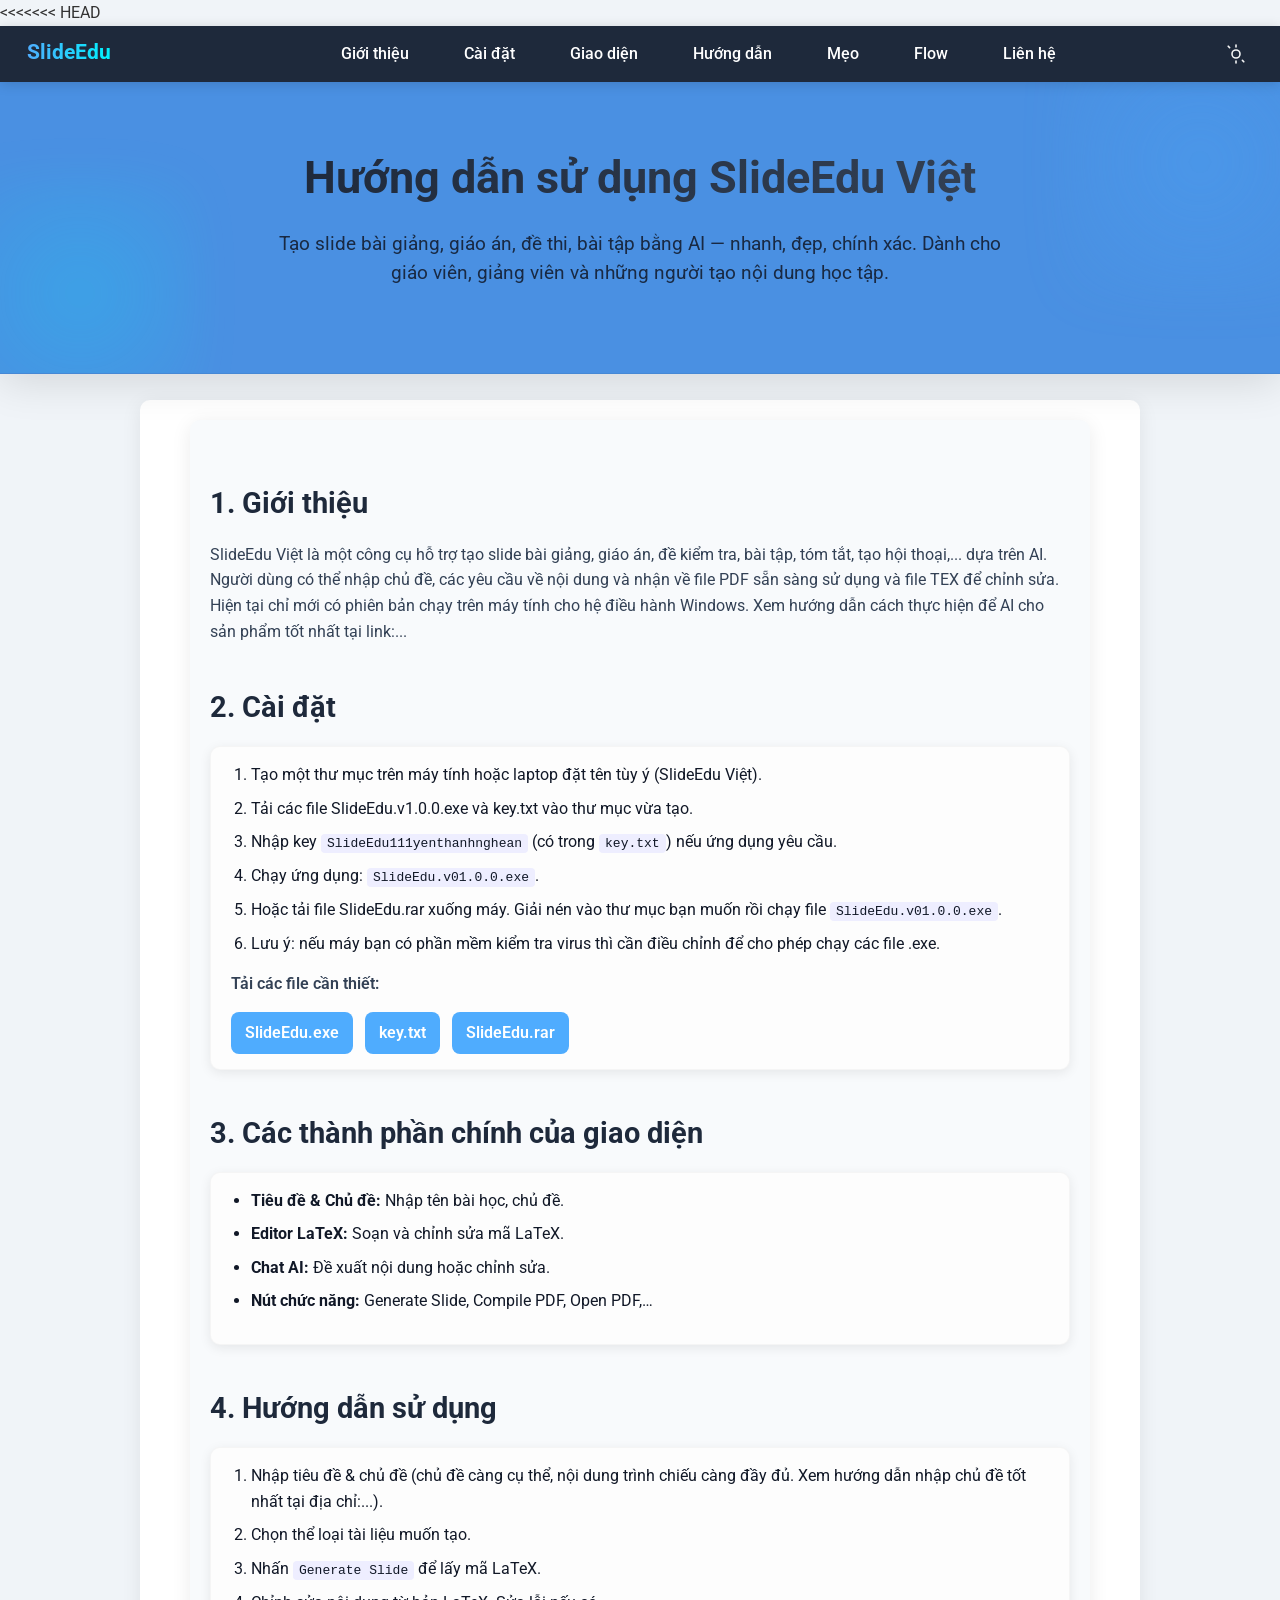
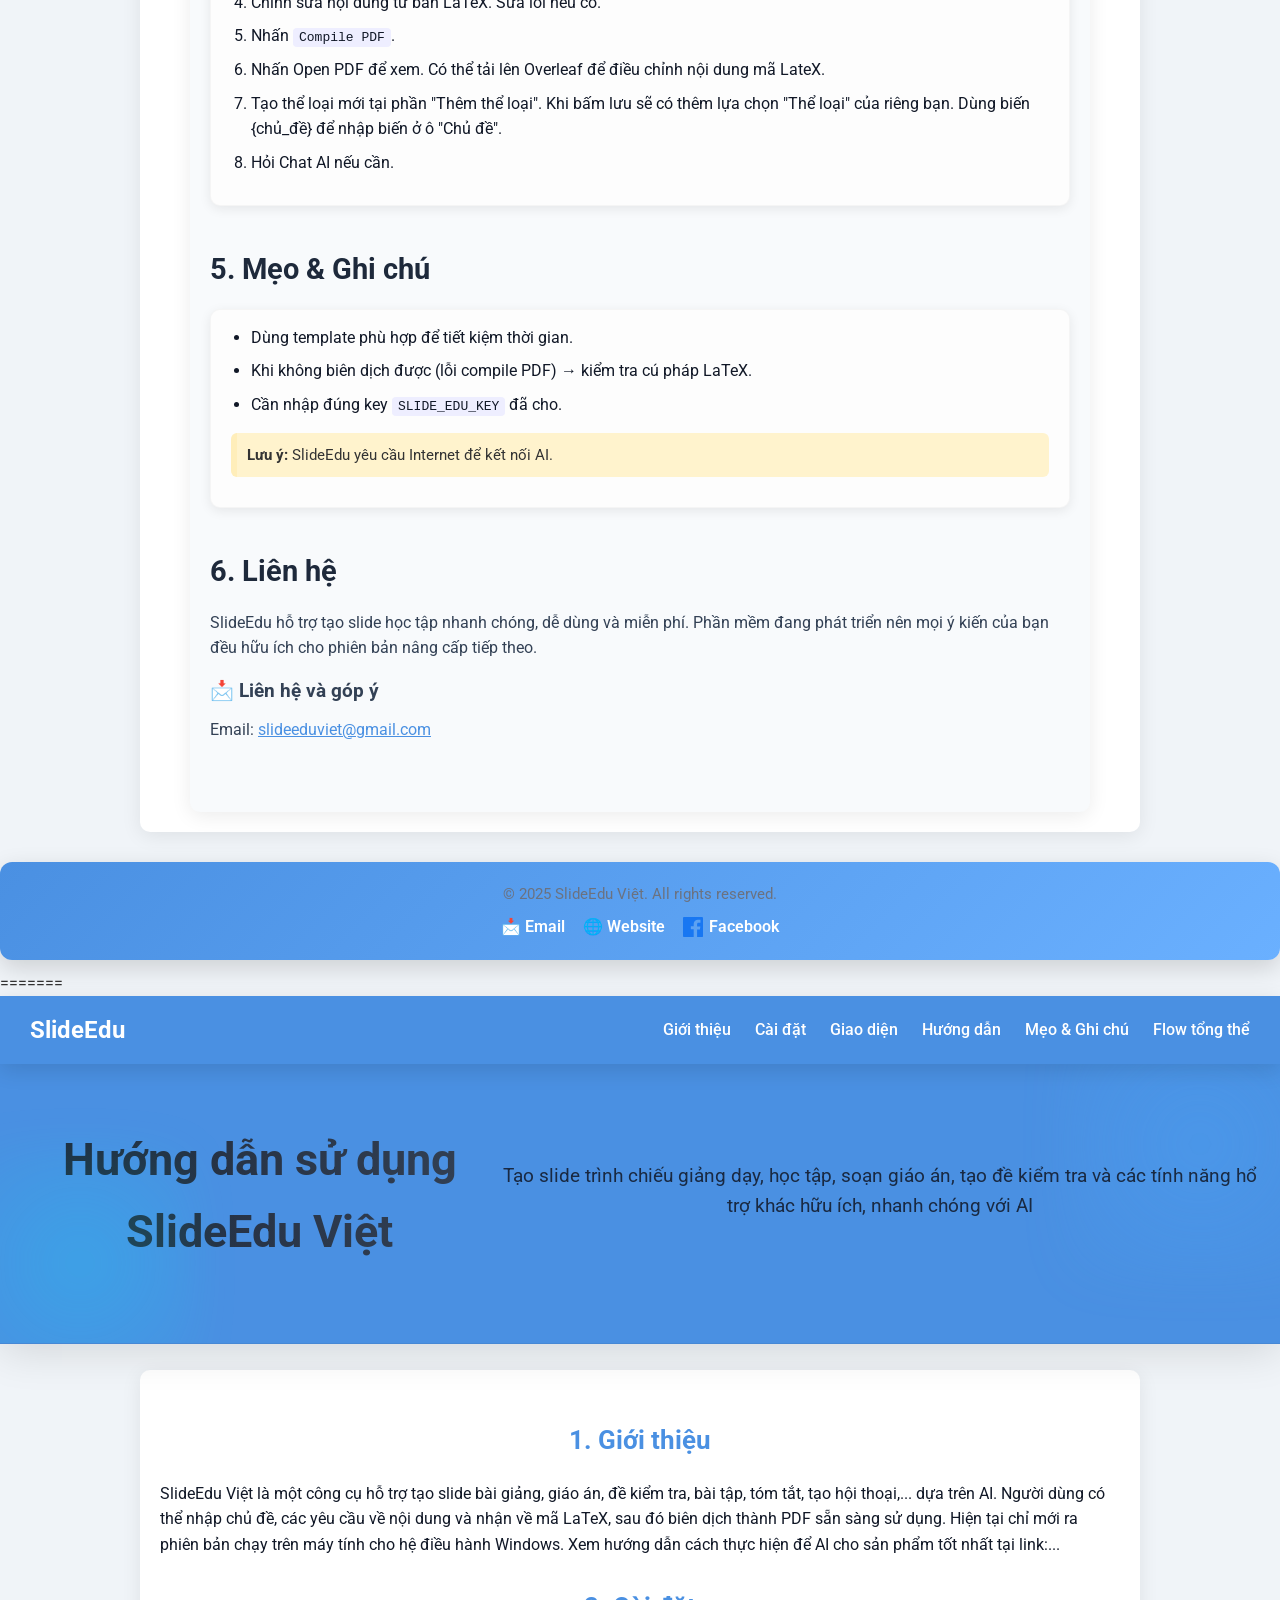
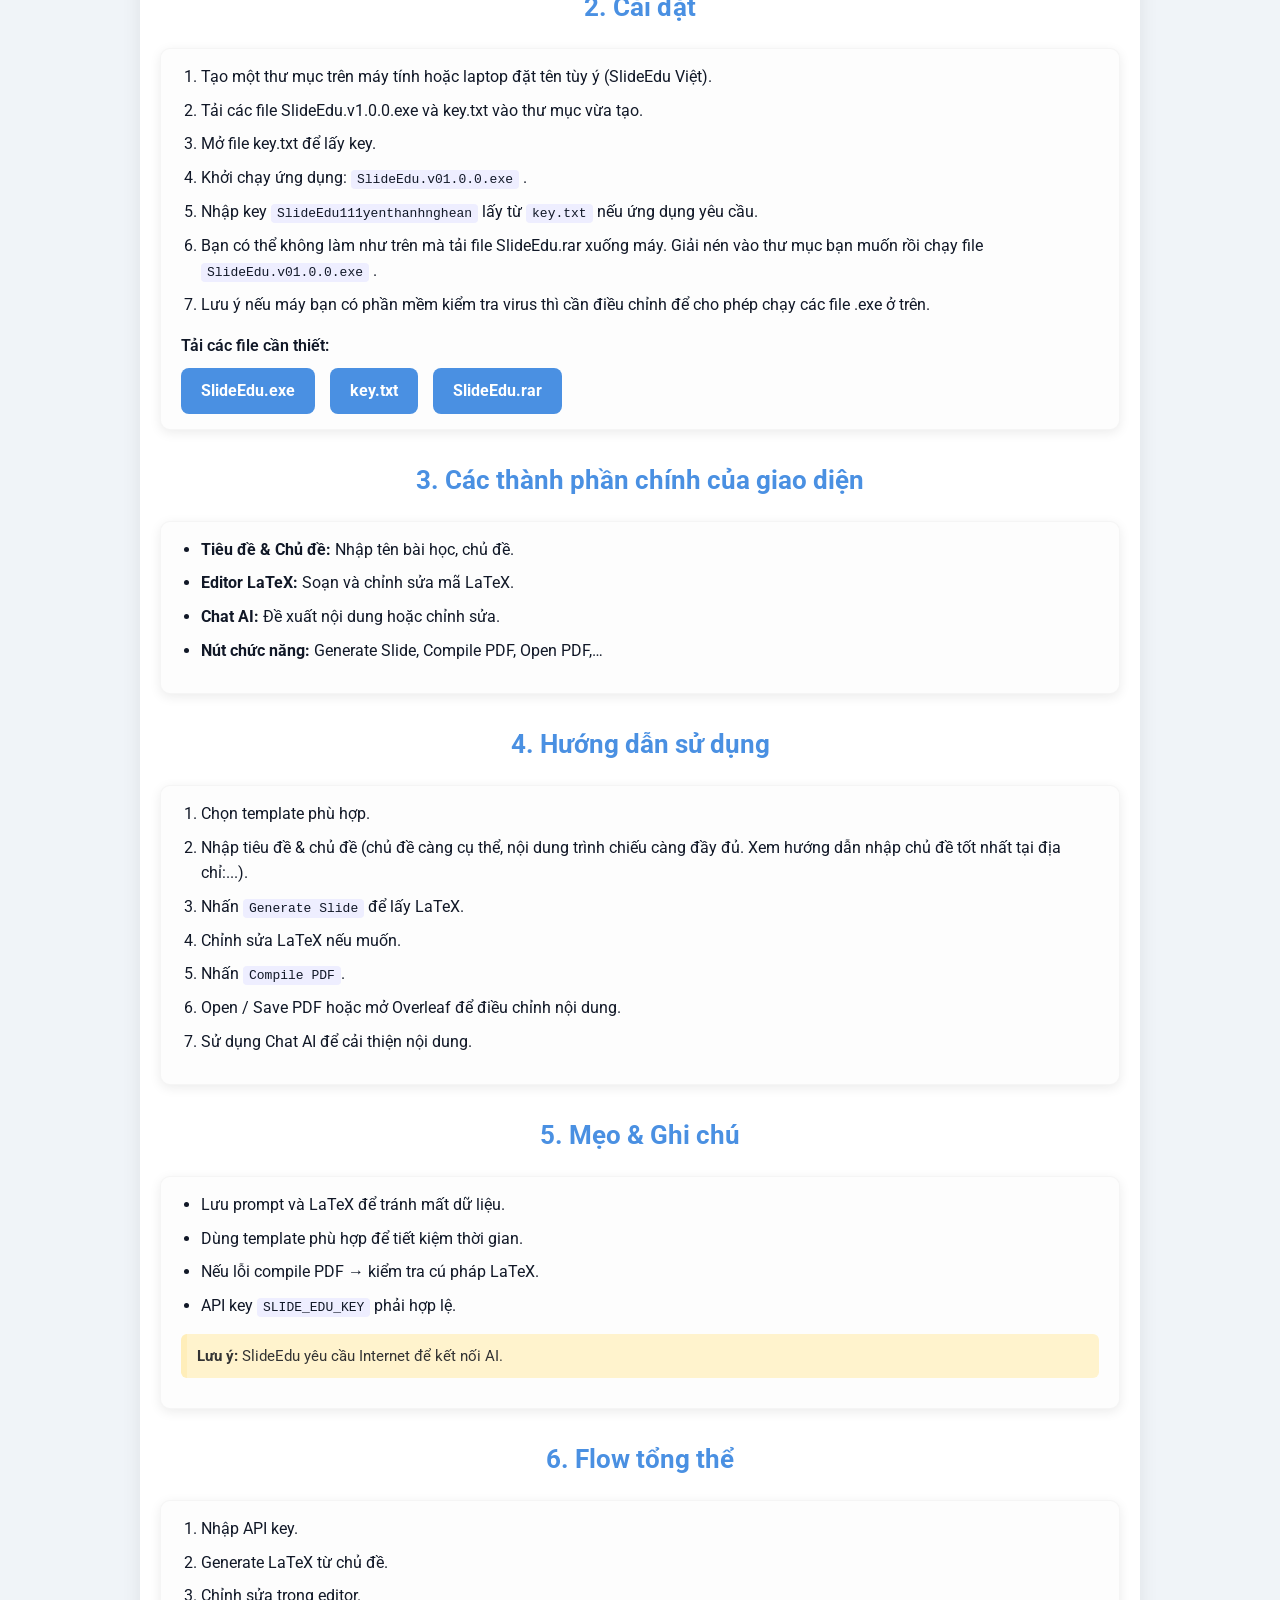
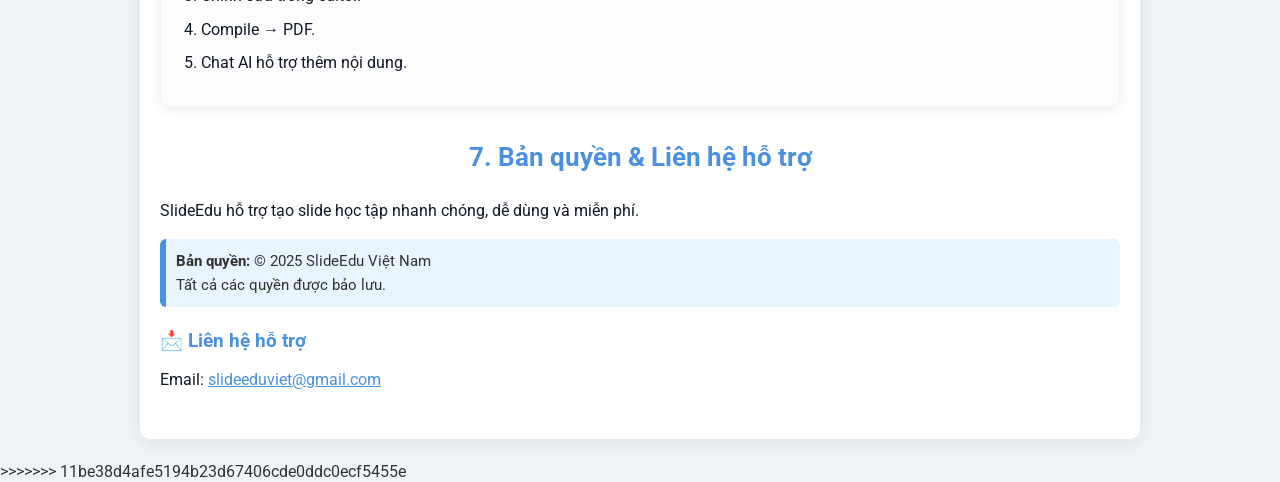
==== commit c4570ef7: "improve main-content" ====
--- a/index.html
+++ b/index.html
@@ -1,6 +1,7 @@
 <!DOCTYPE html>
 <html lang="vi">
 <head>
+<<<<<<< HEAD
   <meta charset="utf-8" />
   <meta name="viewport" content="width=device-width,initial-scale=1" />
   <title>Hướng dẫn sử dụng SlideEdu</title>
@@ -29,5 +30,220 @@
 
   <script src="js/scripts.js"></script>
 </body>
+=======
+  <meta charset="UTF-8">
+  <meta name="viewport" content="width=device-width, initial-scale=1.0">
+  <title>Hướng dẫn sử dụng SlideEdu</title>
+  <link href="https://fonts.googleapis.com/css2?family=Roboto:wght@400;700&display=swap" rel="stylesheet">
+  <style>
+    * { box-sizing: border-box; margin:0; padding:0; }
+    body { font-family: 'Roboto', sans-serif; line-height:1.6; background:#f0f4f8; color:#333; }
+
+    nav { display:flex; justify-content:space-between; align-items:center; padding:15px 30px; background:#4a90e2; color:white; }
+    nav .logo { font-size:1.5em; font-weight:700; }
+    nav a { color:white; text-decoration:none; margin-left:20px; font-weight:500; }
+    nav a:hover { text-decoration:underline; }
+
+    .hero { text-align:center; padding:60px 20px; background:#4a90e2; color:white; }
+    .hero h1 { font-size:2.8em; margin-bottom:15px; }
+    .hero p { font-size:1.2em; margin-bottom:25px; }
+    
+    main { max-width:1000px; margin:20px auto; padding:20px; background:white; border-radius:10px; box-shadow:0 4px 20px rgba(0,0,0,0.08); }
+
+    h2 { color:#4a90e2; margin-top:30px; margin-bottom:20px; text-align:center; }
+    h3 { color:#4a90e2; margin-bottom:10px; }
+
+    ul, ol { margin-left:20px; margin-bottom:15px; }
+    li { margin-bottom:8px; }
+    code { background-color:#eef; padding:2px 6px; border-radius:4px; font-family: monospace; }
+
+    .note { background-color:#fff3cd; border-left:6px solid #ffeeba; padding:10px; margin:15px 0; border-radius:6px; }
+
+    .card { background:#fdfdfd; padding:15px 20px; border-radius:10px; box-shadow:0 3px 12px rgba(0,0,0,0.08); margin-bottom:15px; }
+
+    @media (max-width:600px){
+      nav { flex-direction:column; align-items:flex-start; }
+      nav a { margin-left:0; margin-top:10px; }
+      .hero h1 { font-size:2em; }
+      .hero p { font-size:1em; }
+    }
+  </style>
+  <!-- Google tag (gtag.js) -->
+<script async src="https://www.googletagmanager.com/gtag/js?id=G-E2X3E15BBX"></script>
+<script>
+  window.dataLayer = window.dataLayer || [];
+  function gtag(){dataLayer.push(arguments);}
+  gtag('js', new Date());
+
+  gtag('config', 'G-E2X3E15BBX');
+</script>
+</head>
+<body>
+
+<!-- WebView Warning (ẩn bằng JS nếu không phải Zalo/Telegram) -->
+<div id="webview-warning" class="warning">
+  ⚠️ Bạn đang mở trong WebView (Zalo/Telegram/FB...).<br>
+  👉 Vui lòng mở bằng Chrome hoặc trình duyệt khác để tải file.<br><br>
+  <a href="#" id="open-chrome" class="btn-download">Mở Chrome / Copy link</a>
+</div>
+
+
+<!-- Nội dung chính -->
+<nav>
+  <div class="logo">SlideEdu</div>
+  <div class="menu">
+    <a href="#intro">Giới thiệu</a>
+    <a href="#install">Cài đặt</a>
+    <a href="#ui">Giao diện</a>
+    <a href="#usage">Hướng dẫn</a>
+    <a href="#tips">Mẹo & Ghi chú</a>
+    <a href="#flow">Flow tổng thể</a>
+  </div>
+</nav>
+
+<section class="hero">
+  <h1>Hướng dẫn sử dụng SlideEdu Việt</h1>
+  <p>Tạo slide trình chiếu giảng dạy, học tập, soạn giáo án, tạo đề kiểm tra và các tính năng hổ trợ khác hữu ích, nhanh chóng với AI</p>
+</section>
+
+<main>
+
+  <section id="intro">
+    <h2>1. Giới thiệu</h2>
+    <p>SlideEdu Việt là một công cụ hỗ trợ tạo slide bài giảng, giáo án, đề kiểm tra, bài tập, tóm tắt, tạo hội thoại,... dựa trên AI. 
+       Người dùng có thể nhập chủ đề, các yêu cầu về nội dung và nhận về mã LaTeX, sau đó biên dịch thành PDF sẵn sàng sử dụng. Hiện tại chỉ mới ra phiên bản chạy trên máy tính cho hệ điều hành Windows. Xem hướng dẫn cách thực hiện để AI cho sản phẩm tốt nhất tại link:...</p>
+  </section>
+
+  <section id="install">
+    <h2>2. Cài đặt</h2>
+    <div class="card">
+      <ol>
+        <li>Tạo một thư mục trên máy tính hoặc laptop đặt tên tùy ý (SlideEdu Việt).</li>
+        <li>Tải các file SlideEdu.v1.0.0.exe và key.txt vào thư mục vừa tạo.</li>
+        <li>Mở file key.txt để lấy key.</li>
+        <li>Khởi chạy ứng dụng: <code>SlideEdu.v01.0.0.exe</code> .</li>
+        <li>Nhập key <code>SlideEdu111yenthanhnghean</code> lấy từ <code>key.txt</code> nếu ứng dụng yêu cầu.</li>
+        <li>Bạn có thể không làm như trên mà tải file SlideEdu.rar xuống máy. Giải nén vào thư mục bạn muốn rồi chạy file <code>SlideEdu.v01.0.0.exe</code> .</li>
+        <li>Lưu ý nếu máy bạn có phần mềm kiểm tra virus thì cần điều chỉnh để cho phép chạy các file .exe ở trên.</li>
+      </ol>
+
+      <p style="margin-top:15px; font-weight:600;">Tải các file cần thiết:</p>
+
+      <div style="display:flex; flex-wrap:wrap; gap:15px; margin-top:10px;">
+        <a href="https://github.com/qkphan/SlideEdu/releases/download/v1.0.0/SlideEdu.v1.0.0.exe" target="_blank"
+          style="display:inline-block; background:#4a90e2; color:white; padding:10px 20px; border-radius:8px; text-decoration:none; font-weight:700;">SlideEdu.exe</a>
+
+        <a href="https://github.com/qkphan/SlideEdu/releases/download/v1.0.0/key.txt" target="_blank"
+          style="display:inline-block; background:#4a90e2; color:white; padding:10px 20px; border-radius:8px; text-decoration:none; font-weight:700;">key.txt</a>
+
+        <a href="https://github.com/qkphan/SlideEdu/releases/download/v1.0.0/SlideEdu.rar" target="_blank"
+          style="display:inline-block; background:#4a90e2; color:white; padding:10px 20px; border-radius:8px; text-decoration:none; font-weight:700;">SlideEdu.rar</a>
+      </div>
+    </div>
+  </section>
+
+  <section id="ui">
+    <h2>3. Các thành phần chính của giao diện</h2>
+    <div class="card">
+      <ul>
+        <li><strong>Tiêu đề & Chủ đề:</strong> Nhập tên bài học, chủ đề.</li>
+        <li><strong>Editor LaTeX:</strong> Soạn và chỉnh sửa mã LaTeX.</li>
+        <li><strong>Chat AI:</strong> Đề xuất nội dung hoặc chỉnh sửa.</li>
+        <li><strong>Nút chức năng:</strong> Generate Slide, Compile PDF, Open PDF,…</li>
+      </ul>
+    </div>
+  </section>
+
+  <section id="usage">
+    <h2>4. Hướng dẫn sử dụng</h2>
+    <div class="card">
+      <ol>
+        <li>Chọn template phù hợp.</li>
+        <li>Nhập tiêu đề & chủ đề (chủ đề càng cụ thể, nội dung trình chiếu càng đầy đủ. Xem hướng dẫn nhập chủ đề tốt nhất tại địa chỉ:...).</li>
+        <li>Nhấn <code>Generate Slide</code> để lấy LaTeX.</li>
+        <li>Chỉnh sửa LaTeX nếu muốn.</li>
+        <li>Nhấn <code>Compile PDF</code>.</li>
+        <li>Open / Save PDF hoặc mở Overleaf để điều chỉnh nội dung.</li>
+        <li>Sử dụng Chat AI để cải thiện nội dung.</li>
+      </ol>
+    </div>
+  </section>
+
+  <section id="tips">
+    <h2>5. Mẹo & Ghi chú</h2>
+    <div class="card">
+      <ul>
+        <li>Lưu prompt và LaTeX để tránh mất dữ liệu.</li>
+        <li>Dùng template phù hợp để tiết kiệm thời gian.</li>
+        <li>Nếu lỗi compile PDF → kiểm tra cú pháp LaTeX.</li>
+        <li>API key <code>SLIDE_EDU_KEY</code> phải hợp lệ.</li>
+      </ul>
+      <div class="note">
+        <strong>Lưu ý:</strong> SlideEdu yêu cầu Internet để kết nối AI.
+      </div>
+    </div>
+  </section>
+
+  <section id="flow">
+    <h2>6. Flow tổng thể</h2>
+    <div class="card">
+      <ol>
+        <li>Nhập API key.</li>
+        <li>Generate LaTeX từ chủ đề.</li>
+        <li>Chỉnh sửa trong editor.</li>
+        <li>Compile → PDF.</li>
+        <li>Chat AI hỗ trợ thêm nội dung.</li>
+      </ol>
+    </div>
+  </section>
+
+  <section id="license-contact" style="margin-top:30px;">
+    <h2>7. Bản quyền & Liên hệ hỗ trợ</h2>
+
+    <p>SlideEdu hỗ trợ tạo slide học tập nhanh chóng, dễ dùng và miễn phí.</p>
+
+    <div class="note" style="background-color:#e8f4ff; border-left:6px solid #4a90e2;">
+      <strong>Bản quyền:</strong> © 2025 SlideEdu Việt Nam  
+      <br>Tất cả các quyền được bảo lưu.
+    </div>
+
+    <h3 style="margin-top:20px;">📩 Liên hệ hỗ trợ</h3>
+    <p>Email: <a href="mailto:slideeduviet@gmail.com" style="color:#4a90e2;">slideeduviet@gmail.com</a></p>
+  </section>
+
+</main>
+<script>
+(function() {
+  const ua = navigator.userAgent.toLowerCase();
+  const isWebView = ua.includes("zalo") || ua.includes("line") || ua.includes("fbav") || ua.includes("fban") || ua.includes("instagram") || ua.includes("webview") || ua.includes("telegram");
+
+  const warningDiv = document.getElementById("webview-warning");
+  const openChromeBtn = document.getElementById("open-chrome");
+
+  if (isWebView) {
+    // Hiện cảnh báo WebView
+    warningDiv.style.display = "block";
+
+    // Nút mở Chrome hoặc alert copy link
+    openChromeBtn.addEventListener("click", function(e){
+      e.preventDefault();
+      alert("Hãy mở trang này bằng Chrome/Edge/Firefox để tải file:\n\nhttps://slideedu-viet.onrender.com/");
+    });
+
+    // Ngăn download trực tiếp trong WebView
+    const downloadLinks = document.querySelectorAll(".btn-download");
+    downloadLinks.forEach(a => {
+      a.addEventListener("click", function(e){ e.preventDefault(); alert("WebView chặn download, vui lòng mở Chrome/Edge để tải file."); });
+    });
+  } else {
+    // Trình duyệt bình thường: mở link mới tab
+    const downloadLinks = document.querySelectorAll(".btn-download");
+    downloadLinks.forEach(a => {
+      a.setAttribute("target", "_blank"); // mở tab mới
+    });
+  }
+})();
+</script>
+>>>>>>> 11be38d4afe5194b23d67406cde0ddc0ecf5455e
 </body>
 </html>
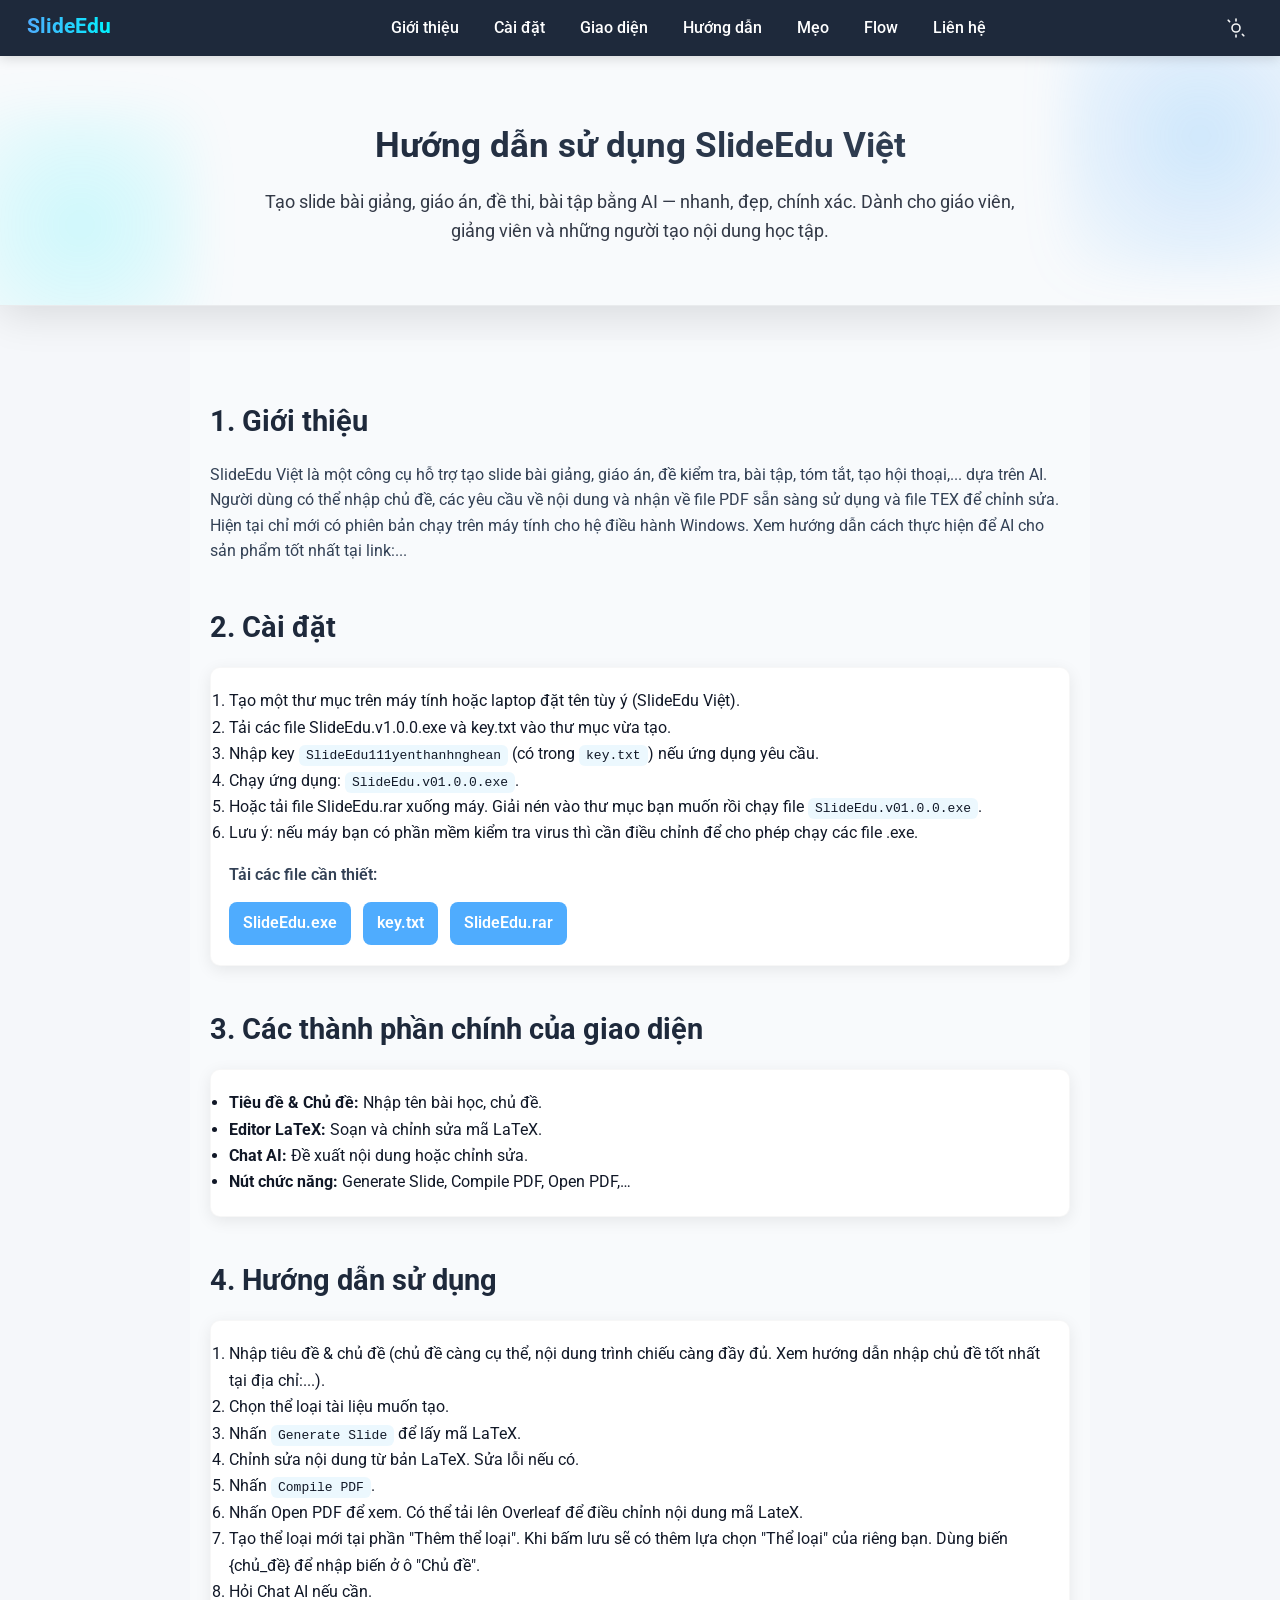
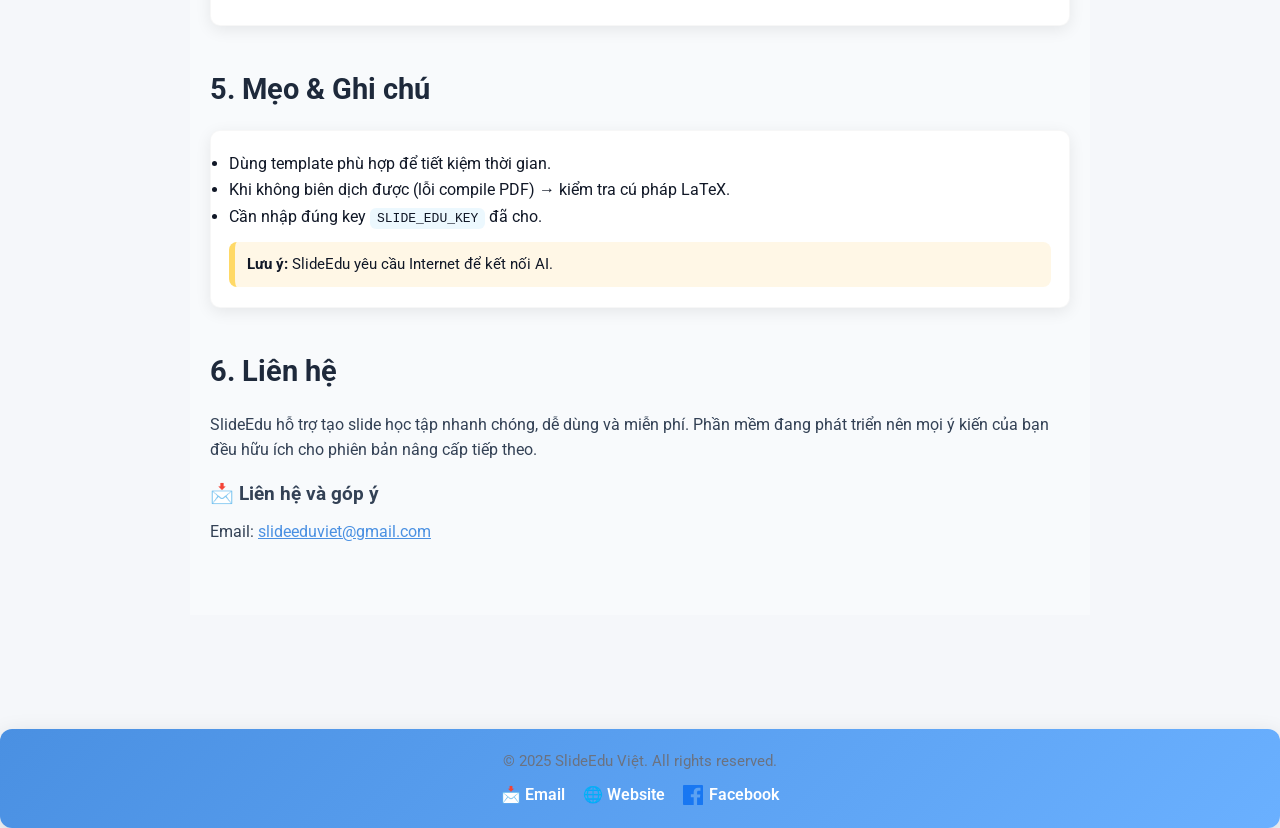
==== commit 2e12a616: "Upate file intex.html" ====
--- a/index.html
+++ b/index.html
@@ -1,7 +1,6 @@
 <!DOCTYPE html>
 <html lang="vi">
 <head>
-<<<<<<< HEAD
   <meta charset="utf-8" />
   <meta name="viewport" content="width=device-width,initial-scale=1" />
   <title>Hướng dẫn sử dụng SlideEdu</title>
@@ -30,220 +29,5 @@
 
   <script src="js/scripts.js"></script>
 </body>
-=======
-  <meta charset="UTF-8">
-  <meta name="viewport" content="width=device-width, initial-scale=1.0">
-  <title>Hướng dẫn sử dụng SlideEdu</title>
-  <link href="https://fonts.googleapis.com/css2?family=Roboto:wght@400;700&display=swap" rel="stylesheet">
-  <style>
-    * { box-sizing: border-box; margin:0; padding:0; }
-    body { font-family: 'Roboto', sans-serif; line-height:1.6; background:#f0f4f8; color:#333; }
-
-    nav { display:flex; justify-content:space-between; align-items:center; padding:15px 30px; background:#4a90e2; color:white; }
-    nav .logo { font-size:1.5em; font-weight:700; }
-    nav a { color:white; text-decoration:none; margin-left:20px; font-weight:500; }
-    nav a:hover { text-decoration:underline; }
-
-    .hero { text-align:center; padding:60px 20px; background:#4a90e2; color:white; }
-    .hero h1 { font-size:2.8em; margin-bottom:15px; }
-    .hero p { font-size:1.2em; margin-bottom:25px; }
-    
-    main { max-width:1000px; margin:20px auto; padding:20px; background:white; border-radius:10px; box-shadow:0 4px 20px rgba(0,0,0,0.08); }
-
-    h2 { color:#4a90e2; margin-top:30px; margin-bottom:20px; text-align:center; }
-    h3 { color:#4a90e2; margin-bottom:10px; }
-
-    ul, ol { margin-left:20px; margin-bottom:15px; }
-    li { margin-bottom:8px; }
-    code { background-color:#eef; padding:2px 6px; border-radius:4px; font-family: monospace; }
-
-    .note { background-color:#fff3cd; border-left:6px solid #ffeeba; padding:10px; margin:15px 0; border-radius:6px; }
-
-    .card { background:#fdfdfd; padding:15px 20px; border-radius:10px; box-shadow:0 3px 12px rgba(0,0,0,0.08); margin-bottom:15px; }
-
-    @media (max-width:600px){
-      nav { flex-direction:column; align-items:flex-start; }
-      nav a { margin-left:0; margin-top:10px; }
-      .hero h1 { font-size:2em; }
-      .hero p { font-size:1em; }
-    }
-  </style>
-  <!-- Google tag (gtag.js) -->
-<script async src="https://www.googletagmanager.com/gtag/js?id=G-E2X3E15BBX"></script>
-<script>
-  window.dataLayer = window.dataLayer || [];
-  function gtag(){dataLayer.push(arguments);}
-  gtag('js', new Date());
-
-  gtag('config', 'G-E2X3E15BBX');
-</script>
-</head>
-<body>
-
-<!-- WebView Warning (ẩn bằng JS nếu không phải Zalo/Telegram) -->
-<div id="webview-warning" class="warning">
-  ⚠️ Bạn đang mở trong WebView (Zalo/Telegram/FB...).<br>
-  👉 Vui lòng mở bằng Chrome hoặc trình duyệt khác để tải file.<br><br>
-  <a href="#" id="open-chrome" class="btn-download">Mở Chrome / Copy link</a>
-</div>
-
-
-<!-- Nội dung chính -->
-<nav>
-  <div class="logo">SlideEdu</div>
-  <div class="menu">
-    <a href="#intro">Giới thiệu</a>
-    <a href="#install">Cài đặt</a>
-    <a href="#ui">Giao diện</a>
-    <a href="#usage">Hướng dẫn</a>
-    <a href="#tips">Mẹo & Ghi chú</a>
-    <a href="#flow">Flow tổng thể</a>
-  </div>
-</nav>
-
-<section class="hero">
-  <h1>Hướng dẫn sử dụng SlideEdu Việt</h1>
-  <p>Tạo slide trình chiếu giảng dạy, học tập, soạn giáo án, tạo đề kiểm tra và các tính năng hổ trợ khác hữu ích, nhanh chóng với AI</p>
-</section>
-
-<main>
-
-  <section id="intro">
-    <h2>1. Giới thiệu</h2>
-    <p>SlideEdu Việt là một công cụ hỗ trợ tạo slide bài giảng, giáo án, đề kiểm tra, bài tập, tóm tắt, tạo hội thoại,... dựa trên AI. 
-       Người dùng có thể nhập chủ đề, các yêu cầu về nội dung và nhận về mã LaTeX, sau đó biên dịch thành PDF sẵn sàng sử dụng. Hiện tại chỉ mới ra phiên bản chạy trên máy tính cho hệ điều hành Windows. Xem hướng dẫn cách thực hiện để AI cho sản phẩm tốt nhất tại link:...</p>
-  </section>
-
-  <section id="install">
-    <h2>2. Cài đặt</h2>
-    <div class="card">
-      <ol>
-        <li>Tạo một thư mục trên máy tính hoặc laptop đặt tên tùy ý (SlideEdu Việt).</li>
-        <li>Tải các file SlideEdu.v1.0.0.exe và key.txt vào thư mục vừa tạo.</li>
-        <li>Mở file key.txt để lấy key.</li>
-        <li>Khởi chạy ứng dụng: <code>SlideEdu.v01.0.0.exe</code> .</li>
-        <li>Nhập key <code>SlideEdu111yenthanhnghean</code> lấy từ <code>key.txt</code> nếu ứng dụng yêu cầu.</li>
-        <li>Bạn có thể không làm như trên mà tải file SlideEdu.rar xuống máy. Giải nén vào thư mục bạn muốn rồi chạy file <code>SlideEdu.v01.0.0.exe</code> .</li>
-        <li>Lưu ý nếu máy bạn có phần mềm kiểm tra virus thì cần điều chỉnh để cho phép chạy các file .exe ở trên.</li>
-      </ol>
-
-      <p style="margin-top:15px; font-weight:600;">Tải các file cần thiết:</p>
-
-      <div style="display:flex; flex-wrap:wrap; gap:15px; margin-top:10px;">
-        <a href="https://github.com/qkphan/SlideEdu/releases/download/v1.0.0/SlideEdu.v1.0.0.exe" target="_blank"
-          style="display:inline-block; background:#4a90e2; color:white; padding:10px 20px; border-radius:8px; text-decoration:none; font-weight:700;">SlideEdu.exe</a>
-
-        <a href="https://github.com/qkphan/SlideEdu/releases/download/v1.0.0/key.txt" target="_blank"
-          style="display:inline-block; background:#4a90e2; color:white; padding:10px 20px; border-radius:8px; text-decoration:none; font-weight:700;">key.txt</a>
-
-        <a href="https://github.com/qkphan/SlideEdu/releases/download/v1.0.0/SlideEdu.rar" target="_blank"
-          style="display:inline-block; background:#4a90e2; color:white; padding:10px 20px; border-radius:8px; text-decoration:none; font-weight:700;">SlideEdu.rar</a>
-      </div>
-    </div>
-  </section>
-
-  <section id="ui">
-    <h2>3. Các thành phần chính của giao diện</h2>
-    <div class="card">
-      <ul>
-        <li><strong>Tiêu đề & Chủ đề:</strong> Nhập tên bài học, chủ đề.</li>
-        <li><strong>Editor LaTeX:</strong> Soạn và chỉnh sửa mã LaTeX.</li>
-        <li><strong>Chat AI:</strong> Đề xuất nội dung hoặc chỉnh sửa.</li>
-        <li><strong>Nút chức năng:</strong> Generate Slide, Compile PDF, Open PDF,…</li>
-      </ul>
-    </div>
-  </section>
-
-  <section id="usage">
-    <h2>4. Hướng dẫn sử dụng</h2>
-    <div class="card">
-      <ol>
-        <li>Chọn template phù hợp.</li>
-        <li>Nhập tiêu đề & chủ đề (chủ đề càng cụ thể, nội dung trình chiếu càng đầy đủ. Xem hướng dẫn nhập chủ đề tốt nhất tại địa chỉ:...).</li>
-        <li>Nhấn <code>Generate Slide</code> để lấy LaTeX.</li>
-        <li>Chỉnh sửa LaTeX nếu muốn.</li>
-        <li>Nhấn <code>Compile PDF</code>.</li>
-        <li>Open / Save PDF hoặc mở Overleaf để điều chỉnh nội dung.</li>
-        <li>Sử dụng Chat AI để cải thiện nội dung.</li>
-      </ol>
-    </div>
-  </section>
-
-  <section id="tips">
-    <h2>5. Mẹo & Ghi chú</h2>
-    <div class="card">
-      <ul>
-        <li>Lưu prompt và LaTeX để tránh mất dữ liệu.</li>
-        <li>Dùng template phù hợp để tiết kiệm thời gian.</li>
-        <li>Nếu lỗi compile PDF → kiểm tra cú pháp LaTeX.</li>
-        <li>API key <code>SLIDE_EDU_KEY</code> phải hợp lệ.</li>
-      </ul>
-      <div class="note">
-        <strong>Lưu ý:</strong> SlideEdu yêu cầu Internet để kết nối AI.
-      </div>
-    </div>
-  </section>
-
-  <section id="flow">
-    <h2>6. Flow tổng thể</h2>
-    <div class="card">
-      <ol>
-        <li>Nhập API key.</li>
-        <li>Generate LaTeX từ chủ đề.</li>
-        <li>Chỉnh sửa trong editor.</li>
-        <li>Compile → PDF.</li>
-        <li>Chat AI hỗ trợ thêm nội dung.</li>
-      </ol>
-    </div>
-  </section>
-
-  <section id="license-contact" style="margin-top:30px;">
-    <h2>7. Bản quyền & Liên hệ hỗ trợ</h2>
-
-    <p>SlideEdu hỗ trợ tạo slide học tập nhanh chóng, dễ dùng và miễn phí.</p>
-
-    <div class="note" style="background-color:#e8f4ff; border-left:6px solid #4a90e2;">
-      <strong>Bản quyền:</strong> © 2025 SlideEdu Việt Nam  
-      <br>Tất cả các quyền được bảo lưu.
-    </div>
-
-    <h3 style="margin-top:20px;">📩 Liên hệ hỗ trợ</h3>
-    <p>Email: <a href="mailto:slideeduviet@gmail.com" style="color:#4a90e2;">slideeduviet@gmail.com</a></p>
-  </section>
-
-</main>
-<script>
-(function() {
-  const ua = navigator.userAgent.toLowerCase();
-  const isWebView = ua.includes("zalo") || ua.includes("line") || ua.includes("fbav") || ua.includes("fban") || ua.includes("instagram") || ua.includes("webview") || ua.includes("telegram");
-
-  const warningDiv = document.getElementById("webview-warning");
-  const openChromeBtn = document.getElementById("open-chrome");
-
-  if (isWebView) {
-    // Hiện cảnh báo WebView
-    warningDiv.style.display = "block";
-
-    // Nút mở Chrome hoặc alert copy link
-    openChromeBtn.addEventListener("click", function(e){
-      e.preventDefault();
-      alert("Hãy mở trang này bằng Chrome/Edge/Firefox để tải file:\n\nhttps://slideedu-viet.onrender.com/");
-    });
-
-    // Ngăn download trực tiếp trong WebView
-    const downloadLinks = document.querySelectorAll(".btn-download");
-    downloadLinks.forEach(a => {
-      a.addEventListener("click", function(e){ e.preventDefault(); alert("WebView chặn download, vui lòng mở Chrome/Edge để tải file."); });
-    });
-  } else {
-    // Trình duyệt bình thường: mở link mới tab
-    const downloadLinks = document.querySelectorAll(".btn-download");
-    downloadLinks.forEach(a => {
-      a.setAttribute("target", "_blank"); // mở tab mới
-    });
-  }
-})();
-</script>
->>>>>>> 11be38d4afe5194b23d67406cde0ddc0ecf5455e
 </body>
 </html>
